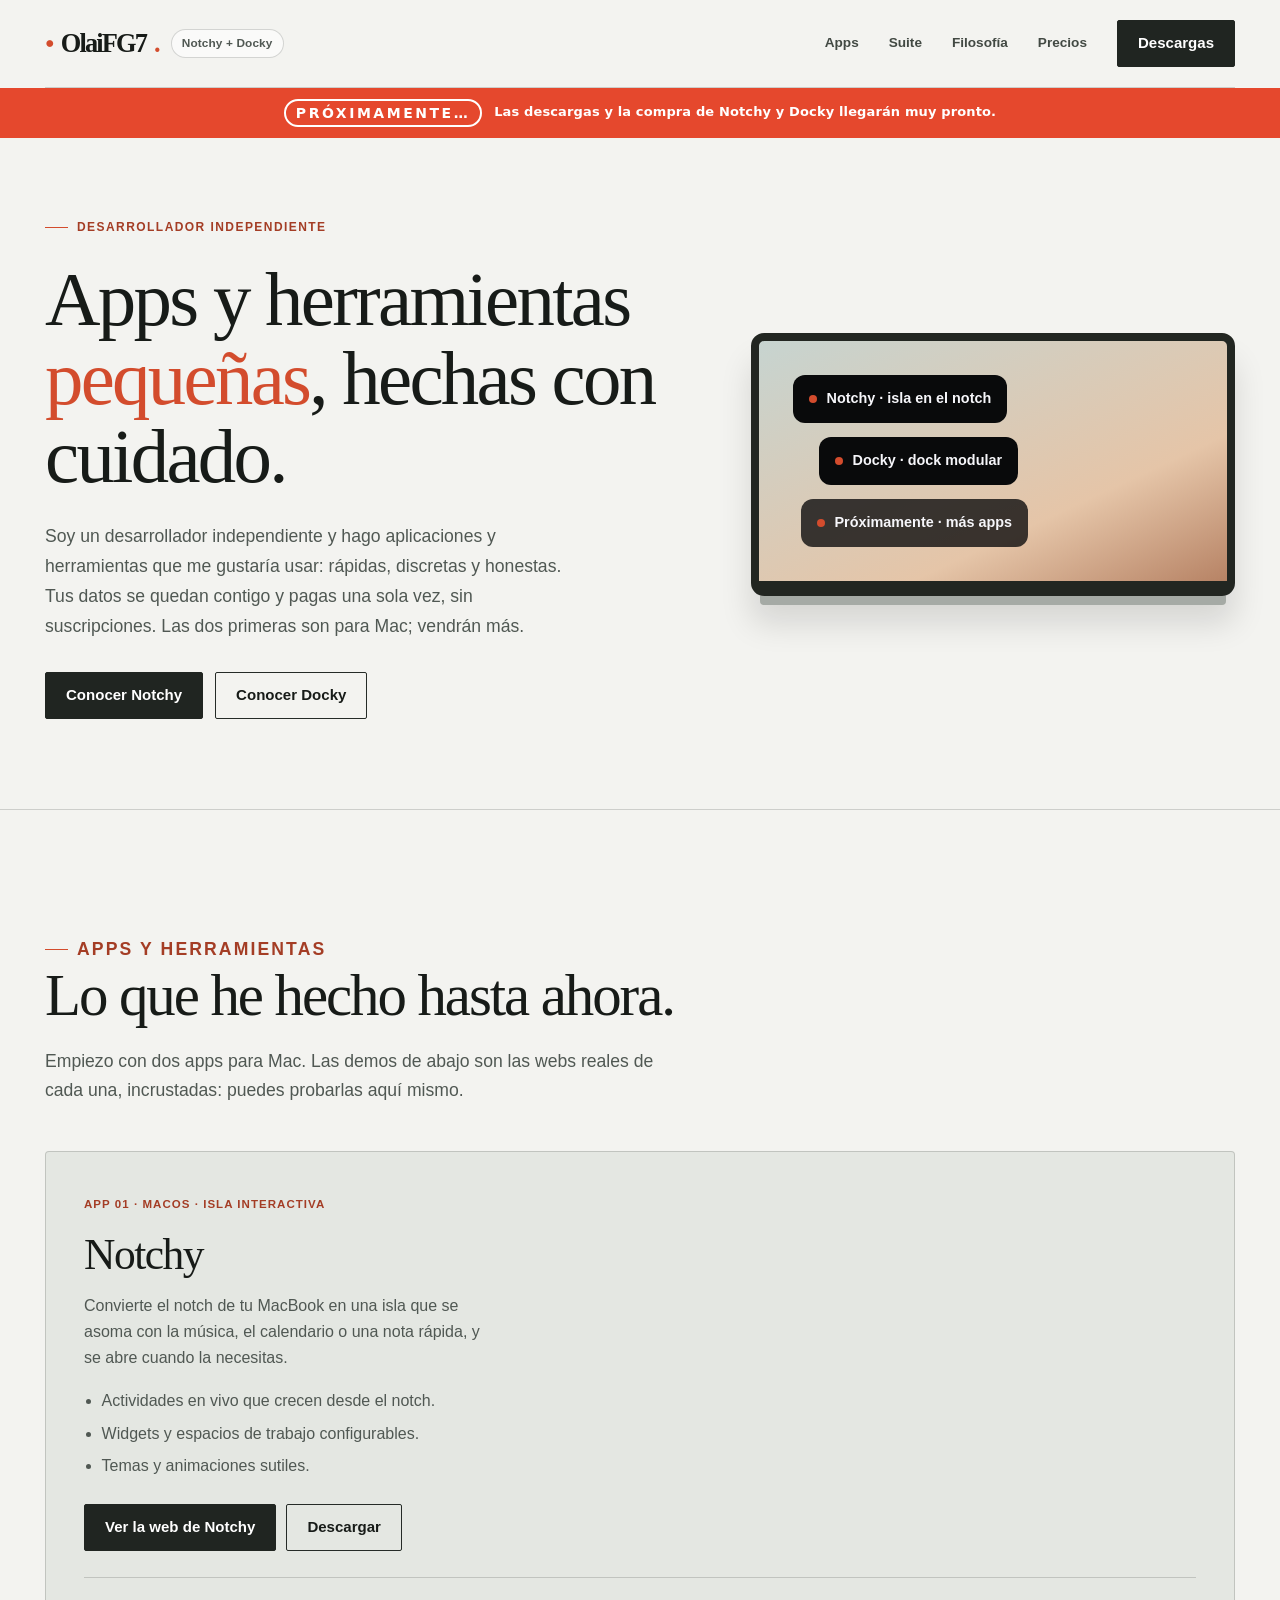
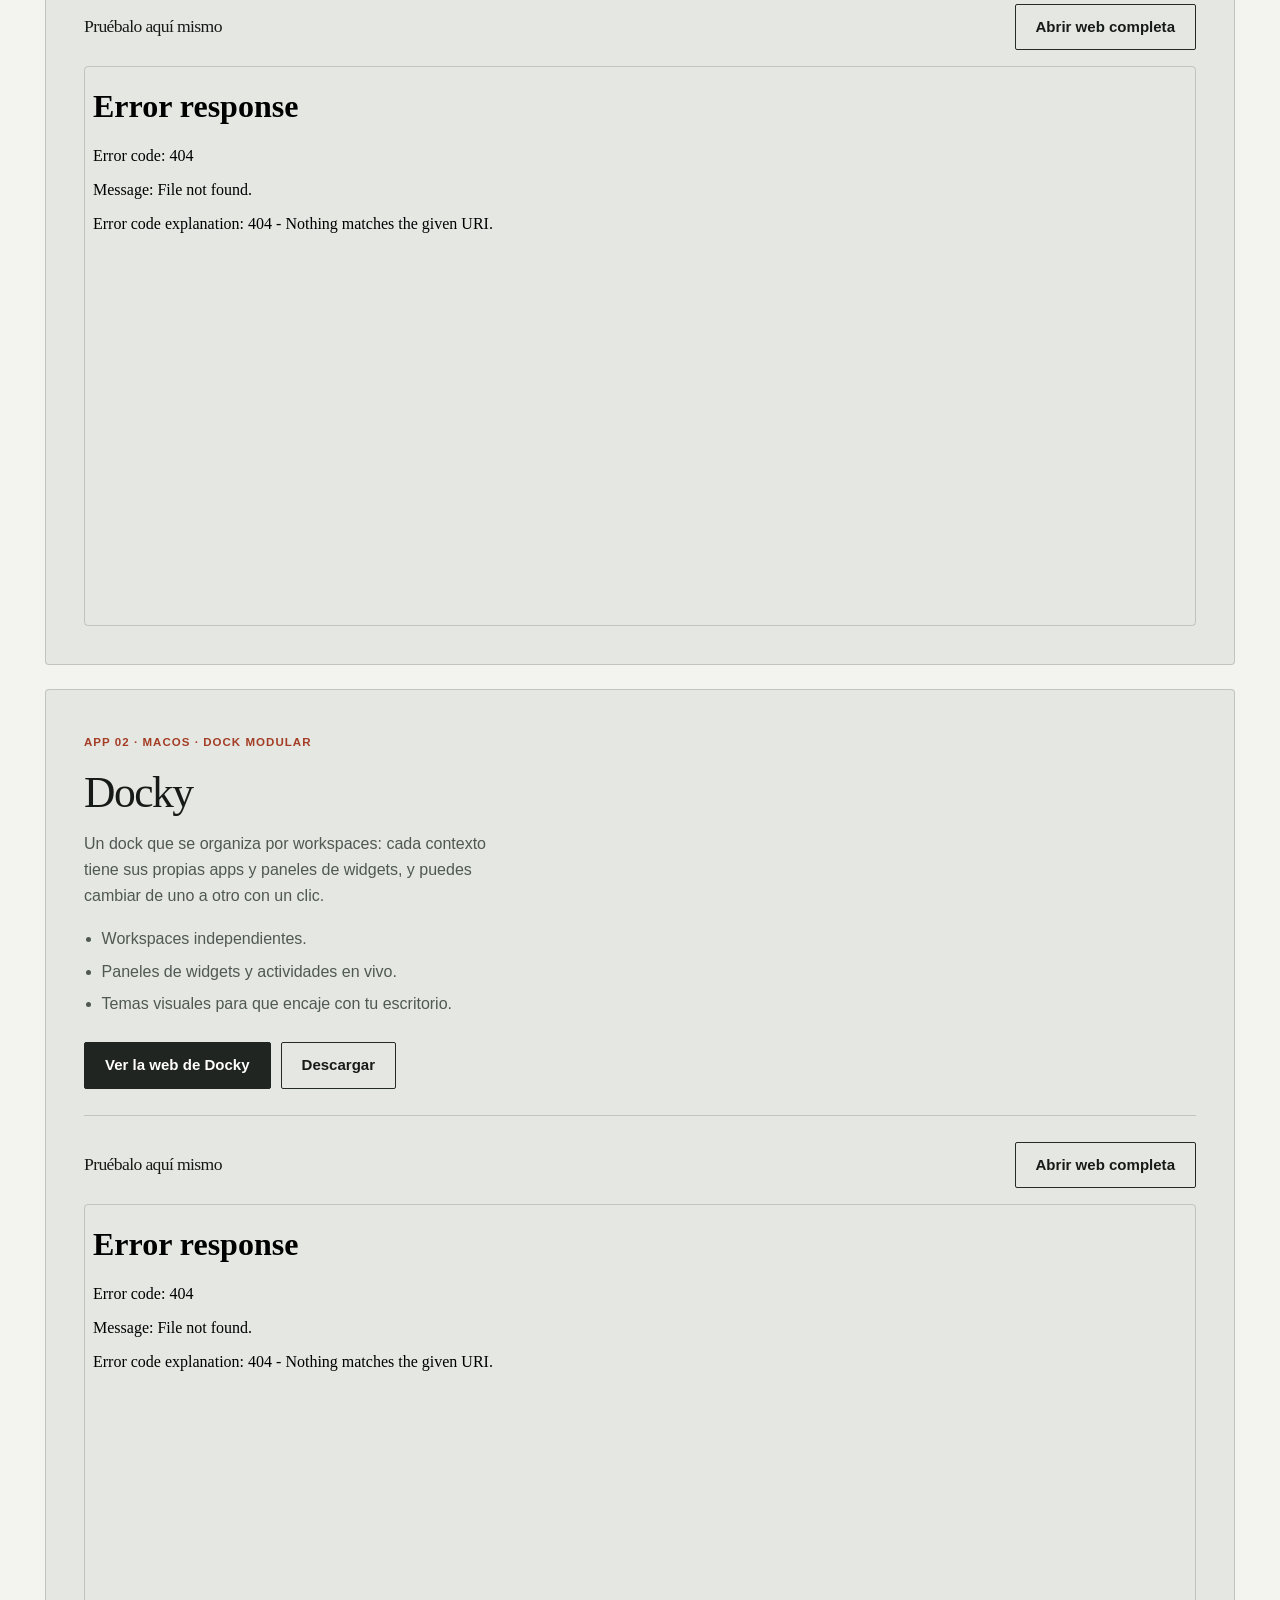
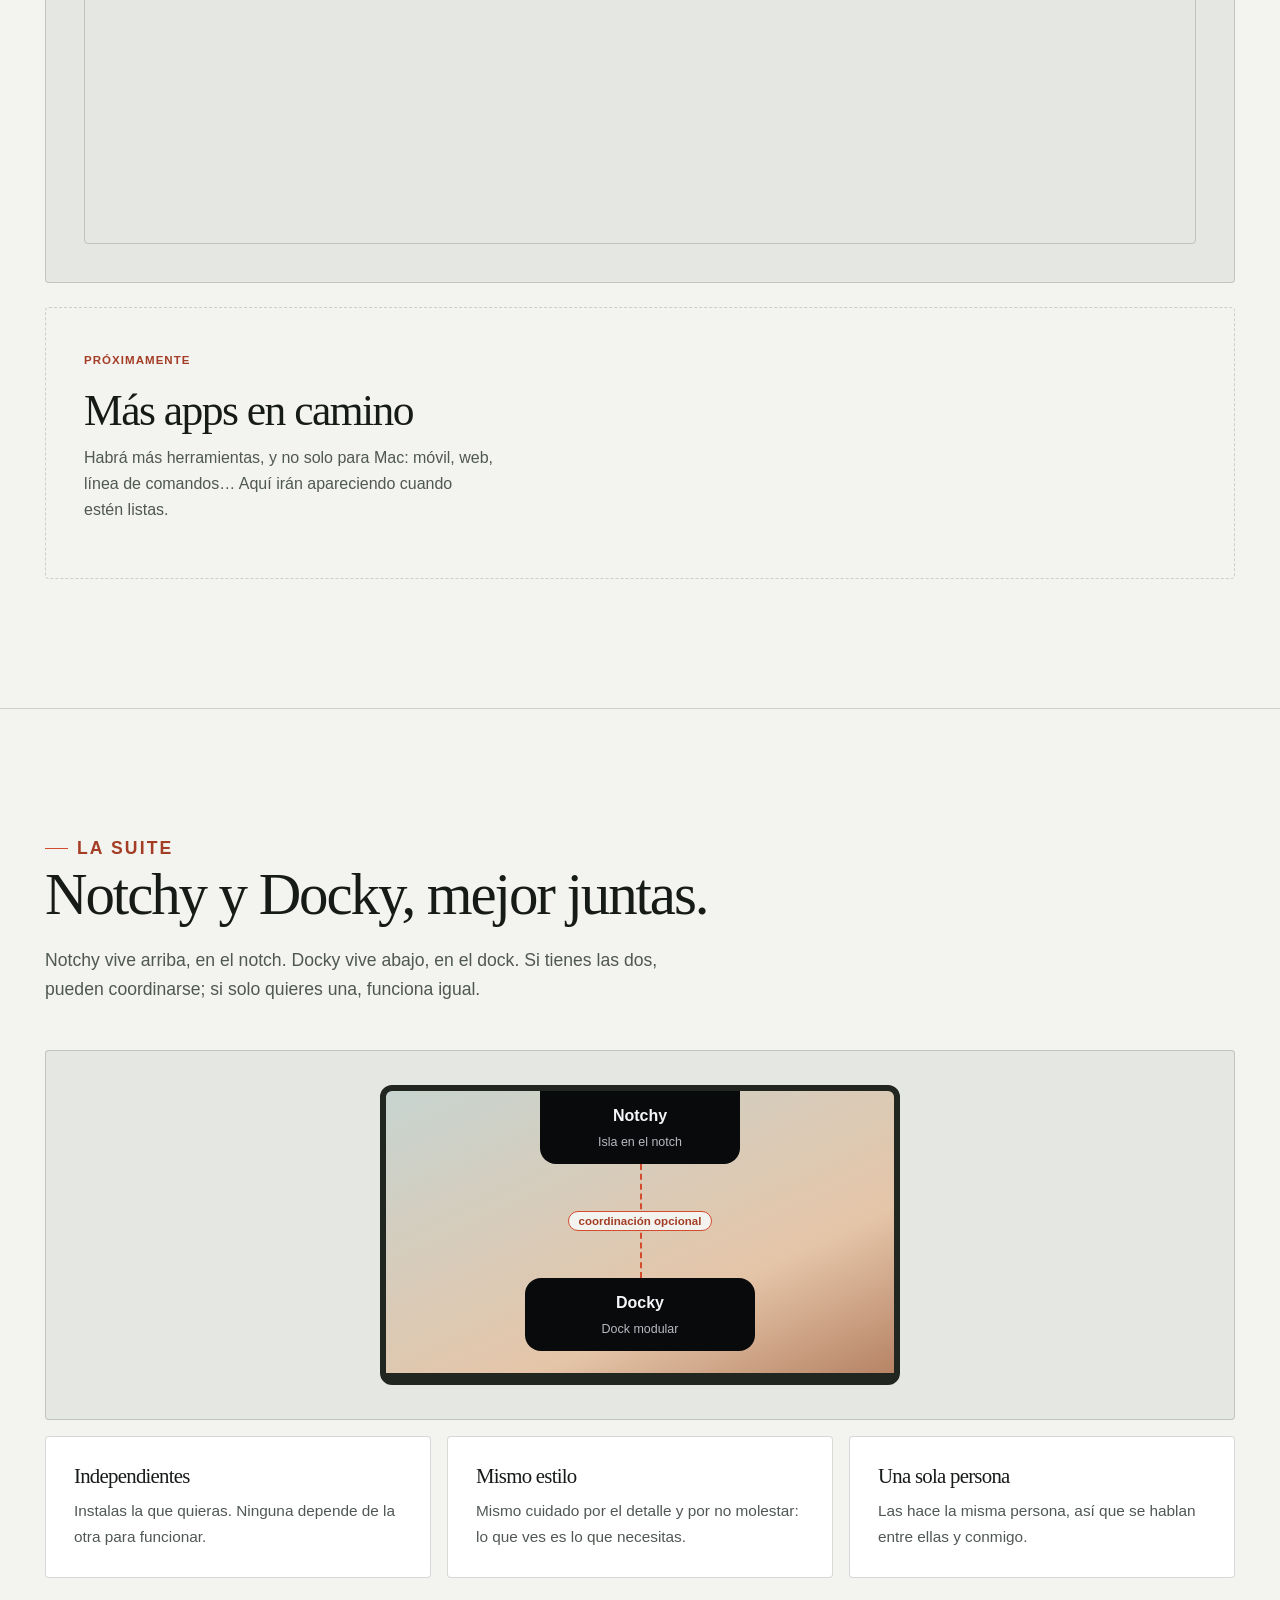
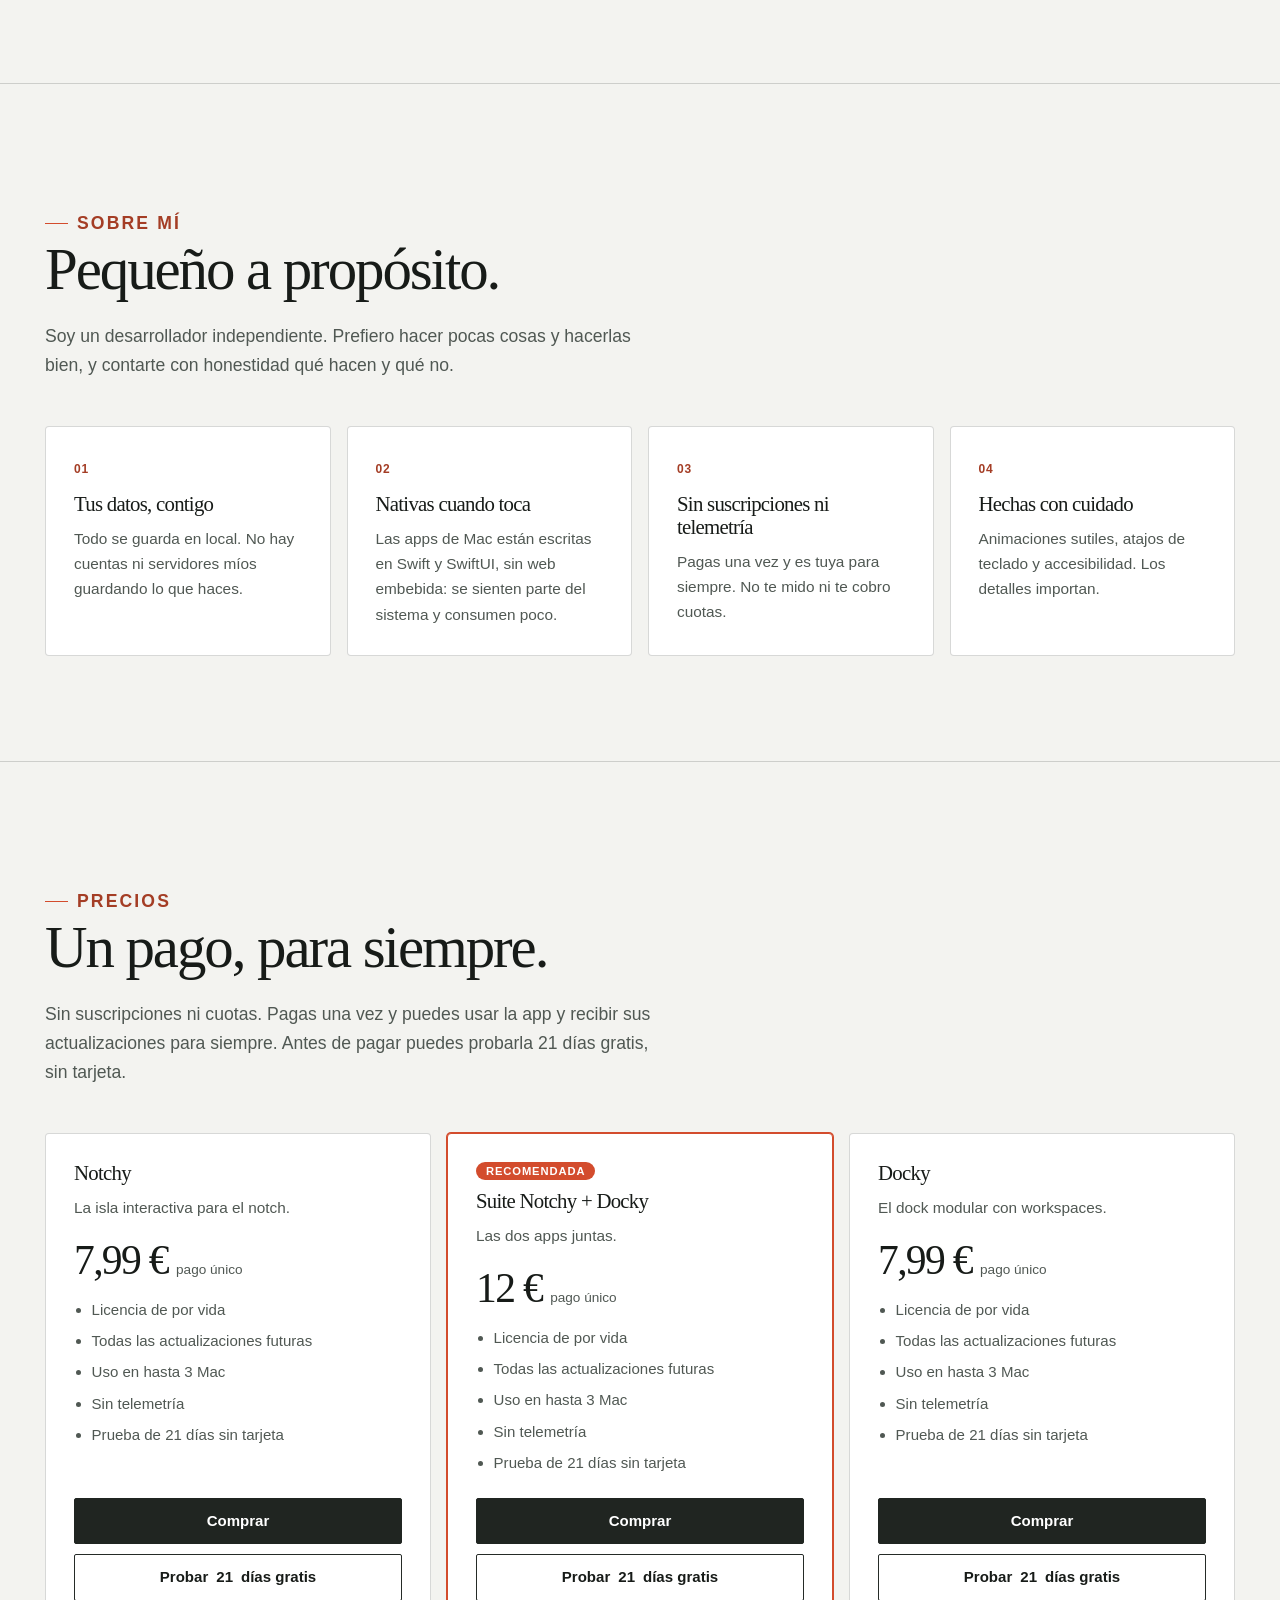
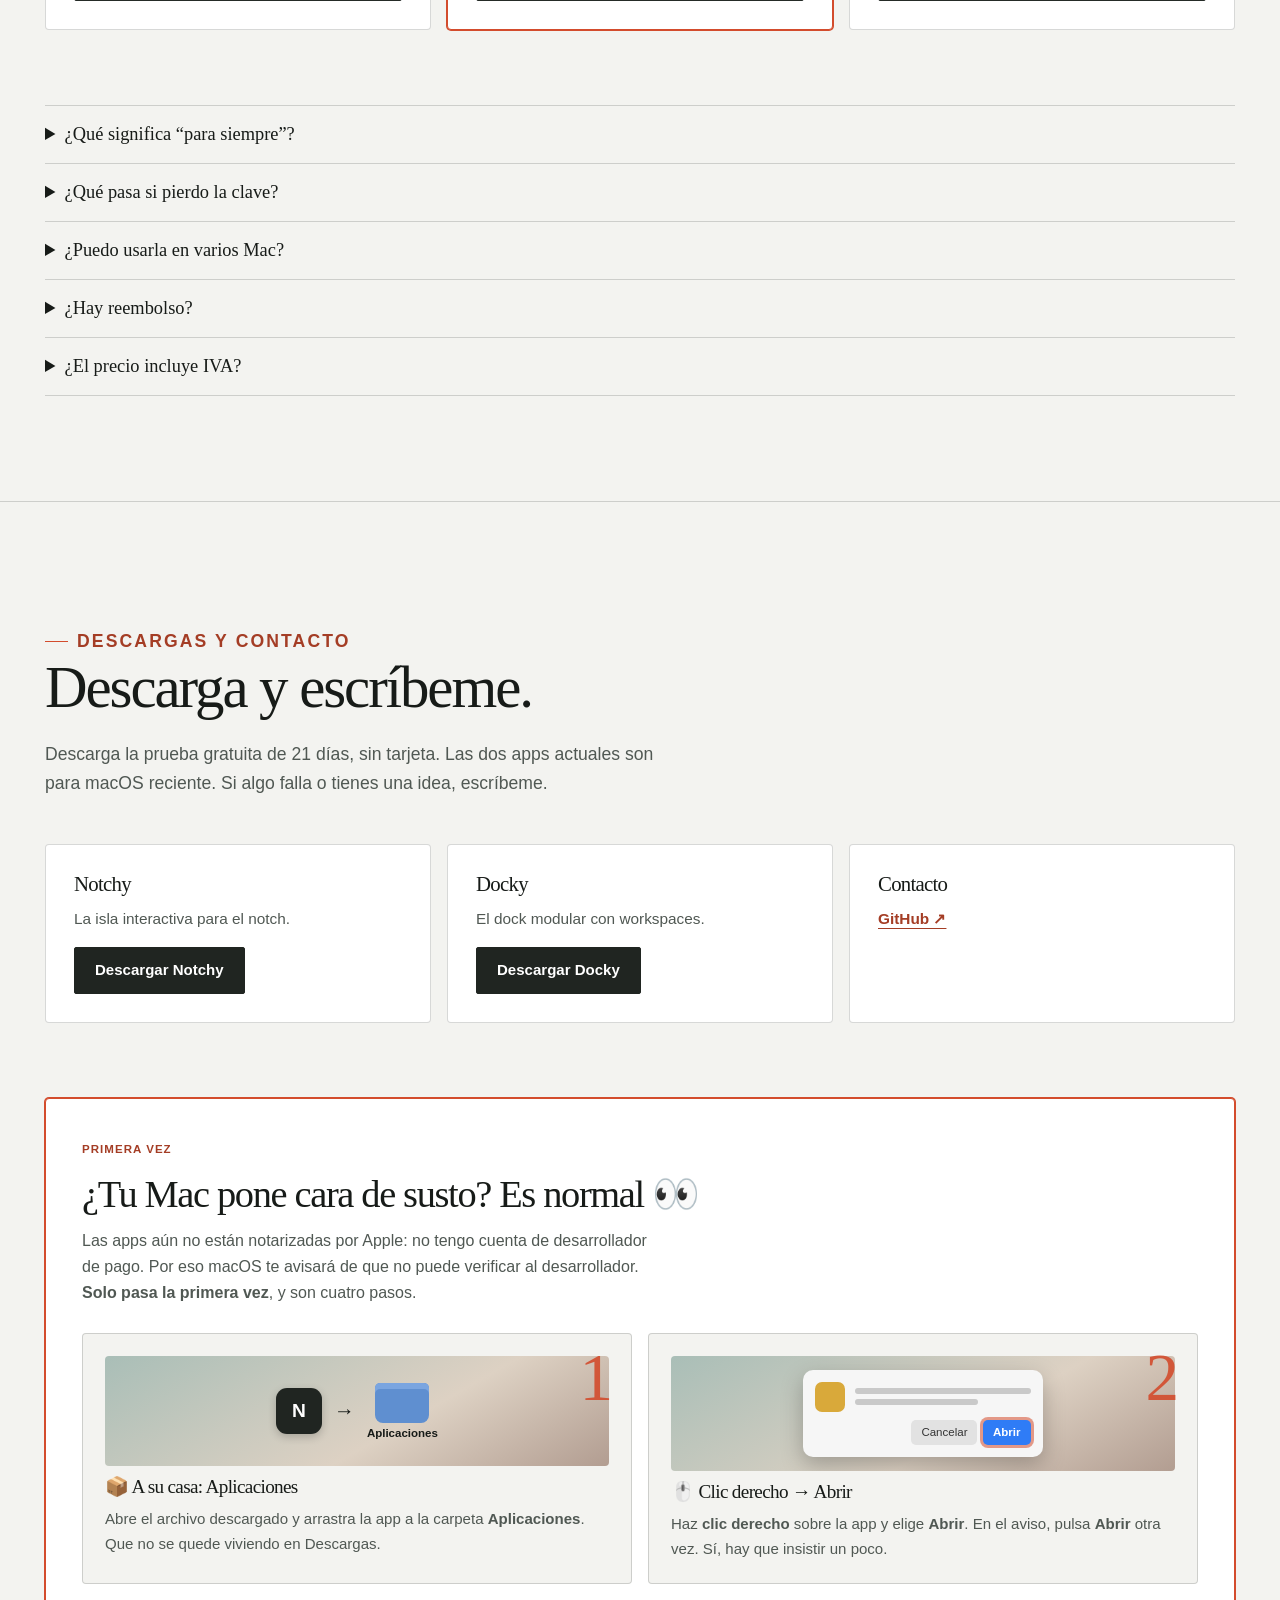
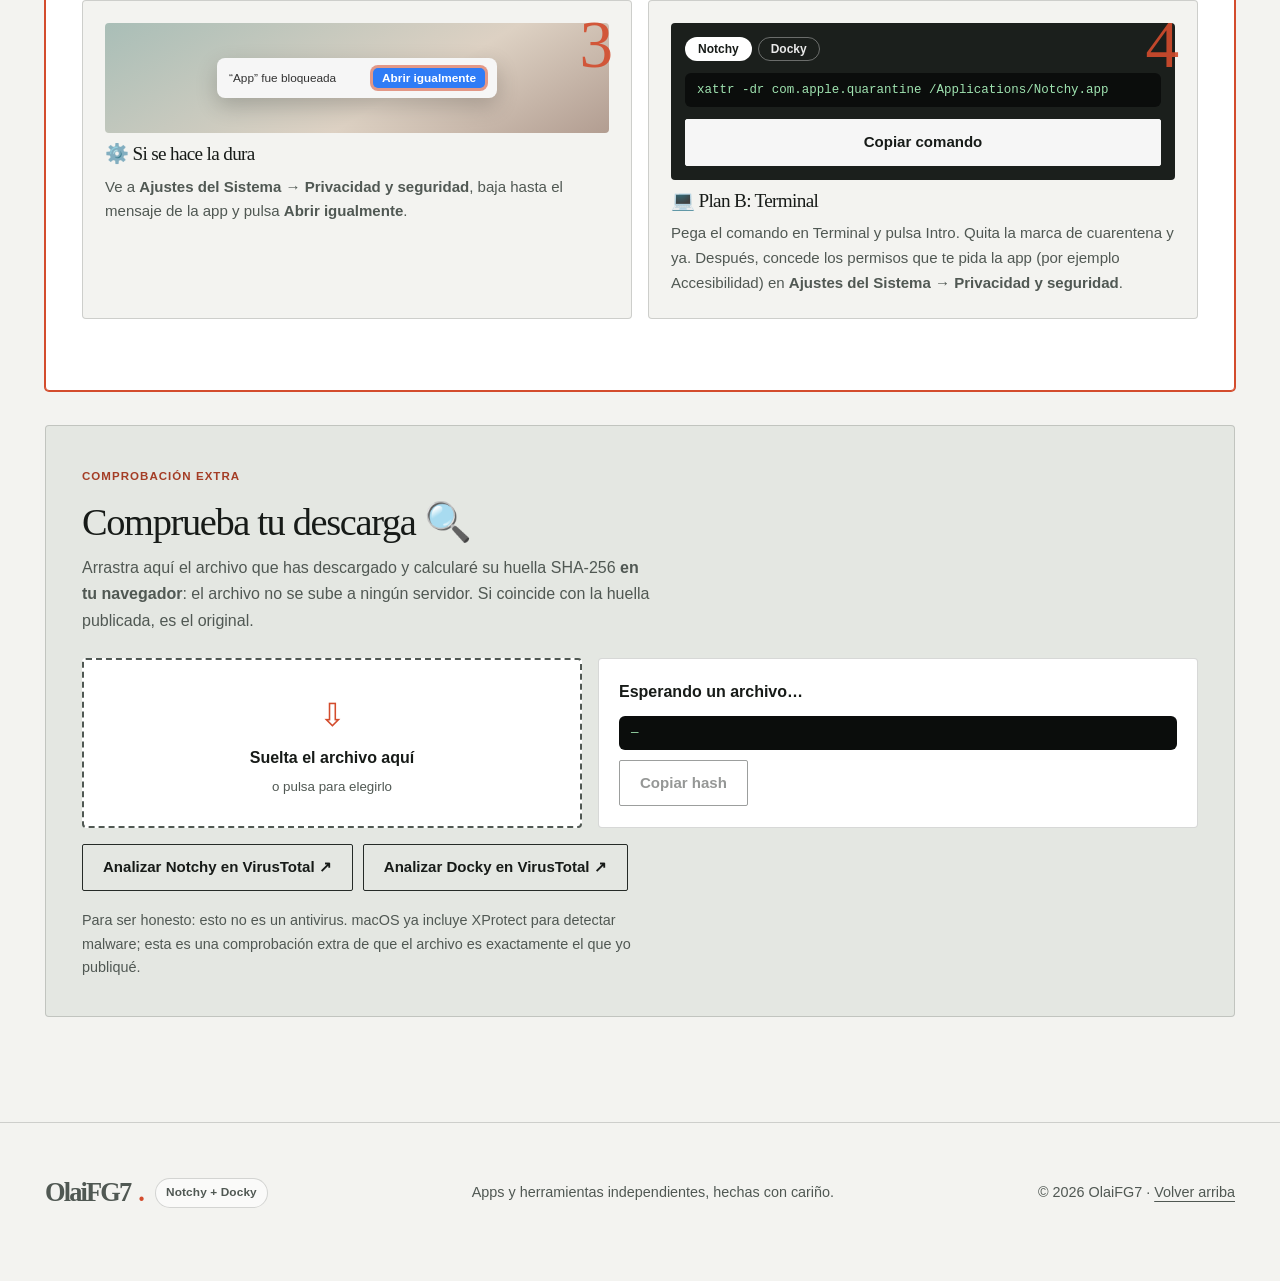
==== index.html @ a799a755 "Add OlaiFG7 apps site with Notchy and Docky pages" ====
<!doctype html>
<html lang="es">
<head>
<meta charset="utf-8">
<meta name="viewport" content="width=device-width,initial-scale=1">
<!-- Brand name lives in script.js (CONFIG.brand). Elements with [data-brand] are filled from there;
     the text written inside them is only the no-JS fallback. -->
<title>OlaiFG7 · Apps y herramientas</title>
<meta name="description" content="Portfolio de un desarrollador independiente: apps y herramientas hechas con cuidado. Empezando por Notchy y Docky. Datos en local, pago único y sin suscripciones.">
<link rel="stylesheet" href="styles.css">
</head>
<body>
<a class="skip-link" href="#contenido">Saltar al contenido</a>

<header class="nav"><div class="nav-inner">
  <div class="brand-group">
    <a class="brand" href="#inicio"><span class="brand-mark" aria-hidden="true">●</span> <span data-brand>OlaiFG7</span><span class="brand-period">.</span></a>
    <a class="suite-pill" href="#suite" title="Ver cómo encajan Notchy y Docky">Notchy + Docky</a>
  </div>
  <nav class="nav-links" aria-label="Navegación principal">
    <a href="#apps">Apps</a>
    <a href="#suite">Suite</a>
    <a href="#filosofia">Filosofía</a>
    <a href="#precios">Precios</a>
    <a class="button button-primary" href="#descargas">Descargas</a>
  </nav>
</div></header>
<div class="soon-banner" role="note"><span class="soon-tag">PRÓXIMAMENTE…</span><span class="soon-text">Las descargas y la compra de Notchy y Docky llegarán muy pronto.</span></div>

<main id="contenido">
<section class="hero container" id="inicio">
  <div class="hero-copy">
    <p class="eyebrow">Desarrollador independiente</p>
    <h1 class="hero-title">Apps y herramientas <span>pequeñas</span>, hechas con cuidado.</h1>
    <p class="lead">Soy un desarrollador independiente y hago aplicaciones y herramientas que me gustaría usar: rápidas, discretas y honestas. Tus datos se quedan contigo y pagas una sola vez, sin suscripciones. Las dos primeras son para Mac; vendrán más.</p>
    <div class="hero-actions">
      <a class="button button-primary" href="#notchy">Conocer Notchy</a>
      <a class="button" href="#docky">Conocer Docky</a>
    </div>
  </div>
  <div class="hero-visual" aria-hidden="true">
    <div class="hero-stack">
      <div class="hero-chip hero-chip-a"><span class="chip-dot"></span> Notchy · isla en el notch</div>
      <div class="hero-chip hero-chip-b"><span class="chip-dot"></span> Docky · dock modular</div>
      <div class="hero-chip hero-chip-c"><span class="chip-dot"></span> Próximamente · más apps</div>
    </div>
  </div>
</section>

<section class="section" id="apps">
  <div class="container">
    <div class="section-head">
      <p class="eyebrow">Apps y herramientas</p>
      <h2>Lo que he hecho hasta ahora.</h2>
      <p>Empiezo con dos apps para Mac. Las demos de abajo son las webs reales de cada una, incrustadas: puedes probarlas aquí mismo.</p>
    </div>

    <article class="app-card" id="notchy">
      <div class="app-copy">
        <span class="tag">App 01 · macOS · Isla interactiva</span>
        <h3>Notchy</h3>
        <p>Convierte el notch de tu MacBook en una isla que se asoma con la música, el calendario o una nota rápida, y se abre cuando la necesitas.</p>
        <ul class="app-points">
          <li>Actividades en vivo que crecen desde el notch.</li>
          <li>Widgets y espacios de trabajo configurables.</li>
          <li>Temas y animaciones sutiles.</li>
        </ul>
        <div class="app-actions">
          <a class="button button-primary" href="../Notchy%20Web/index.html">Ver la web de Notchy</a>
          <a class="button" href="#descargas">Descargar</a>
        </div>
      </div>

      <div class="demo" aria-labelledby="demo-notchy-title">
        <div class="demo-head"><h4 id="demo-notchy-title">Pruébalo aquí mismo</h4><a class="button" href="../Notchy%20Web/index.html" target="_blank" rel="noopener">Abrir web completa</a></div>
        <iframe class="demo-frame demo-frame-notchy" title="Demo interactiva de Notchy" src="../Notchy%20Web/index.html?embed=1" loading="lazy"></iframe>
      </div>
    </article>

    <article class="app-card app-card-alt" id="docky">
      <div class="app-copy">
        <span class="tag">App 02 · macOS · Dock modular</span>
        <h3>Docky</h3>
        <p>Un dock que se organiza por workspaces: cada contexto tiene sus propias apps y paneles de widgets, y puedes cambiar de uno a otro con un clic.</p>
        <ul class="app-points">
          <li>Workspaces independientes.</li>
          <li>Paneles de widgets y actividades en vivo.</li>
          <li>Temas visuales para que encaje con tu escritorio.</li>
        </ul>
        <div class="app-actions">
          <a class="button button-primary" href="../Docky%20Web/index.html">Ver la web de Docky</a>
          <a class="button" href="#descargas">Descargar</a>
        </div>
      </div>

      <div class="demo" aria-labelledby="demo-docky-title">
        <div class="demo-head"><h4 id="demo-docky-title">Pruébalo aquí mismo</h4><a class="button" href="../Docky%20Web/index.html" target="_blank" rel="noopener">Abrir web completa</a></div>
        <iframe class="demo-frame demo-frame-docky" title="Simulador interactivo de Docky" src="../Docky%20Web/index.html?embed=1" loading="lazy"></iframe>
      </div>
    </article>

    <article class="app-card app-soon" aria-label="Próximamente">
      <div class="app-copy">
        <span class="tag">Próximamente</span>
        <h3>Más apps en camino</h3>
        <p>Habrá más herramientas, y no solo para Mac: móvil, web, línea de comandos&hellip; Aquí irán apareciendo cuando estén listas.</p>
      </div>
    </article>
  </div>
</section>

<section class="section" id="suite">
  <div class="container">
    <div class="section-head">
      <p class="eyebrow">La suite</p>
      <h2>Notchy y Docky, mejor juntas.</h2>
      <p>Notchy vive arriba, en el notch. Docky vive abajo, en el dock. Si tienes las dos, pueden coordinarse; si solo quieres una, funciona igual. <!-- TODO: concretar qué coordinan exactamente --></p>
    </div>
    <div class="suite-diagram" role="img" aria-label="Diagrama: Notchy en la parte superior y Docky en la inferior, conectadas por una coordinación opcional">
      <div class="sd-screen" aria-hidden="true">
        <div class="sd-node sd-top"><strong>Notchy</strong><small>Isla en el notch</small></div>
        <div class="sd-link"><span>coordinación opcional</span></div>
        <div class="sd-node sd-bottom"><strong>Docky</strong><small>Dock modular</small></div>
      </div>
    </div>
    <div class="suite-notes">
      <div class="card"><h3>Independientes</h3><p>Instalas la que quieras. Ninguna depende de la otra para funcionar.</p></div>
      <div class="card"><h3>Mismo estilo</h3><p>Mismo cuidado por el detalle y por no molestar: lo que ves es lo que necesitas.</p></div>
      <div class="card"><h3>Una sola persona</h3><p>Las hace la misma persona, así que se hablan entre ellas y conmigo.</p></div>
    </div>
  </div>
</section>

<section class="section" id="filosofia">
  <div class="container">
    <div class="section-head">
      <p class="eyebrow">Sobre mí</p>
      <h2>Pequeño a propósito.</h2>
      <p>Soy un desarrollador independiente. Prefiero hacer pocas cosas y hacerlas bien, y contarte con honestidad qué hacen y qué no.</p>
    </div>
    <div class="principles">
      <div class="card" data-principle><span class="num">01</span><h3>Tus datos, contigo</h3><p>Todo se guarda en local. No hay cuentas ni servidores míos guardando lo que haces.</p></div>
      <div class="card" data-principle><span class="num">02</span><h3>Nativas cuando toca</h3><p>Las apps de Mac están escritas en Swift y SwiftUI, sin web embebida: se sienten parte del sistema y consumen poco.</p></div>
      <div class="card" data-principle><span class="num">03</span><h3>Sin suscripciones ni telemetría</h3><p>Pagas una vez y es tuya para siempre. No te mido ni te cobro cuotas.</p></div>
      <div class="card" data-principle><span class="num">04</span><h3>Hechas con cuidado</h3><p>Animaciones sutiles, atajos de teclado y accesibilidad. Los detalles importan.</p></div>
    </div>
  </div>
</section>

<section class="section" id="precios">
  <div class="container">
    <div class="section-head">
      <p class="eyebrow">Precios</p>
      <h2>Un pago, para siempre.</h2>
      <p>Sin suscripciones ni cuotas. Pagas una vez y puedes usar la app y recibir sus actualizaciones para siempre. Antes de pagar puedes probarla <span data-trial>21</span> días gratis, sin tarjeta.</p>
    </div>
    <div class="pricing">
      <div class="card price-card">
        
        <h3>Notchy</h3><p class="price-desc">La isla interactiva para el notch.</p>
        <p class="price"><strong data-price="notchy">7,99 €</strong> <span>pago único</span></p>
        <ul class="price-list">
          <li>Licencia de por vida</li><li>Todas las actualizaciones futuras</li>
          <li>Uso en hasta <span data-devices>3</span> Mac</li><li>Sin telemetría</li><li>Prueba de <span data-trial>21</span> días sin tarjeta</li>
        </ul>
        <!-- TODO: replace "#" with the real checkout URL (Paddle / Lemon Squeezy / Polar) for Notchy -->
        <a class="button button-primary" href="#" data-buy="Notchy">Comprar</a>
        <a class="button" href="#descargas">Probar <span data-trial>21</span> días gratis</a>
      </div>
      <div class="card price-card price-featured">
        <span class="price-badge">Recomendada</span>
        <h3>Suite Notchy + Docky</h3><p class="price-desc">Las dos apps juntas.</p>
        <p class="price"><strong data-price="suite">7,99 €</strong> <span>pago único</span></p>
        <ul class="price-list">
          <li>Licencia de por vida</li><li>Todas las actualizaciones futuras</li>
          <li>Uso en hasta <span data-devices>3</span> Mac</li><li>Sin telemetría</li><li>Prueba de <span data-trial>21</span> días sin tarjeta</li>
        </ul>
        <!-- TODO: replace "#" with the real checkout URL (Paddle / Lemon Squeezy / Polar) for Suite Notchy + Docky -->
        <a class="button button-primary" href="#" data-buy="Suite Notchy + Docky">Comprar</a>
        <a class="button" href="#descargas">Probar <span data-trial>21</span> días gratis</a>
      </div>
      <div class="card price-card">
        
        <h3>Docky</h3><p class="price-desc">El dock modular con workspaces.</p>
        <p class="price"><strong data-price="docky">7,99 €</strong> <span>pago único</span></p>
        <ul class="price-list">
          <li>Licencia de por vida</li><li>Todas las actualizaciones futuras</li>
          <li>Uso en hasta <span data-devices>3</span> Mac</li><li>Sin telemetría</li><li>Prueba de <span data-trial>21</span> días sin tarjeta</li>
        </ul>
        <!-- TODO: replace "#" with the real checkout URL (Paddle / Lemon Squeezy / Polar) for Docky -->
        <a class="button button-primary" href="#" data-buy="Docky">Comprar</a>
        <a class="button" href="#descargas">Probar <span data-trial>21</span> días gratis</a>
      </div>
    </div>
    <p class="dl-note" id="buyNote" role="status" aria-live="polite"></p>
    <div class="faq">
      <details><summary>¿Qué significa “para siempre”?</summary><p>Que pagas una vez y puedes usar la app y recibir todas sus actualizaciones futuras sin volver a pagar.</p></details>
      <details><summary>¿Qué pasa si pierdo la clave?</summary><p>Escríbeme por GitHub indicando el email de compra y te la reenvío.</p></details>
      <details><summary>¿Puedo usarla en varios Mac?</summary><p>Sí, en hasta <span data-devices>3</span> Mac tuyos con la misma licencia.</p></details>
      <details><summary>¿Hay reembolso?</summary><p>Sí: si no te convence, te devuelvo el dinero durante los 14 días siguientes a la compra.</p></details>
      <details><summary>¿El precio incluye IVA?</summary><p>Sí, el precio mostrado ya incluye los impuestos aplicables.</p></details>
    </div>
  </div>
</section>

<section class="section" id="descargas">
  <div class="container">
    <div class="section-head">
      <p class="eyebrow">Descargas y contacto</p>
      <h2>Descarga y escríbeme.</h2>
      <p>Descarga la prueba gratuita de 21 días, sin tarjeta. Las dos apps actuales son para macOS reciente. Si algo falla o tienes una idea, escríbeme.</p>
    </div>
    <div class="downloads">
      <div class="card">
        <h3>Notchy</h3><p>La isla interactiva para el notch.</p>
        <!-- TODO: replace "#" with the real Notchy download URL -->
        <a class="button button-primary" href="#" data-download="Notchy">Descargar Notchy</a>
      </div>
      <div class="card">
        <h3>Docky</h3><p>El dock modular con workspaces.</p>
        <!-- TODO: replace "#" with the real Docky download URL -->
        <a class="button button-primary" href="#" data-download="Docky">Descargar Docky</a>
      </div>
      <div class="card">
        <h3>Contacto</h3>
        <p><a class="text-link" data-github href="https://github.com/OlaiFG7">GitHub ↗</a></p>
      </div>
    </div>
    <p class="dl-note" id="dlNote" role="status" aria-live="polite"></p>
    <div class="firstrun" id="primera-vez" aria-labelledby="fr-title">
      <div class="fr-head">
        <span class="tag">Primera vez</span>
        <h3 id="fr-title">¿Tu Mac pone cara de susto? Es normal &#128064;</h3>
        <p>Las apps aún no están notarizadas por Apple: no tengo cuenta de desarrollador de pago. Por eso macOS te avisará de que no puede verificar al desarrollador. <strong>Solo pasa la primera vez</strong>, y son cuatro pasos.</p>
      </div>
      <ol class="fr-steps">
        <li class="fr-step">
          <span class="fr-num" aria-hidden="true">1</span>
          <div class="fr-art fr-art-drag" aria-hidden="true">
            <span class="fr-appicon">N</span>
            <span class="fr-arrow">&rarr;</span>
            <span class="fr-folder"><i></i><b>Aplicaciones</b></span>
          </div>
          <h4>&#128230; A su casa: Aplicaciones</h4>
          <p>Abre el archivo descargado y arrastra la app a la carpeta <strong>Aplicaciones</strong>. Que no se quede viviendo en Descargas.</p>
        </li>
        <li class="fr-step">
          <span class="fr-num" aria-hidden="true">2</span>
          <div class="fr-art fr-art-dialog" aria-hidden="true">
            <div class="mac-dialog">
              <div class="md-icon"></div>
              <div class="md-text"><i></i><i></i></div>
              <div class="md-btns"><span>Cancelar</span><span class="md-open">Abrir</span></div>
            </div>
          </div>
          <h4>&#128433;&#65039; Clic derecho &rarr; Abrir</h4>
          <p>Haz <strong>clic derecho</strong> sobre la app y elige <strong>Abrir</strong>. En el aviso, pulsa <strong>Abrir</strong> otra vez. Sí, hay que insistir un poco.</p>
        </li>
        <li class="fr-step">
          <span class="fr-num" aria-hidden="true">3</span>
          <div class="fr-art fr-art-settings" aria-hidden="true">
            <div class="mac-pane"><span>&ldquo;App&rdquo; fue bloqueada</span><span class="mp-btn">Abrir igualmente</span></div>
          </div>
          <h4>&#9881;&#65039; Si se hace la dura</h4>
          <p>Ve a <strong>Ajustes del Sistema &rarr; Privacidad y seguridad</strong>, baja hasta el mensaje de la app y pulsa <strong>Abrir igualmente</strong>.</p>
        </li>
        <li class="fr-step">
          <span class="fr-num" aria-hidden="true">4</span>
          <div class="fr-art fr-art-term">
            <div class="fr-appsel" role="group" aria-label="App para el comando">
              <button type="button" class="fr-chip" data-fr-app="Notchy" aria-pressed="true">Notchy</button>
              <button type="button" class="fr-chip" data-fr-app="Docky" aria-pressed="false">Docky</button>
            </div>
            <div class="fr-term"><code id="frCmd">xattr -dr com.apple.quarantine /Applications/Notchy.app</code></div>
            <button type="button" class="button" id="frCopy">Copiar comando</button>
          </div>
          <h4>&#128187; Plan B: Terminal</h4>
          <p>Pega el comando en Terminal y pulsa Intro. Quita la marca de cuarentena y ya. Después, concede los permisos que te pida la app (por ejemplo Accesibilidad) en <strong>Ajustes del Sistema &rarr; Privacidad y seguridad</strong>.</p>
        </li>
      </ol>
      <p class="fr-copied" id="frNote" role="status" aria-live="polite"></p>
    </div>

    <div class="verify" id="verificar" aria-labelledby="vf-title">
      <div class="vf-head">
        <span class="tag">Comprobación extra</span>
        <h3 id="vf-title">Comprueba tu descarga &#128269;</h3>
        <p>Arrastra aquí el archivo que has descargado y calcularé su huella SHA-256 <strong>en tu navegador</strong>: el archivo no se sube a ningún servidor. Si coincide con la huella publicada, es el original.</p>
      </div>
      <div class="vf-grid">
        <label class="vf-drop" id="vfDrop">
          <input type="file" id="vfFile" class="visually-hidden">
          <span class="vf-drop-icon" aria-hidden="true">&#8681;</span>
          <strong>Suelta el archivo aquí</strong>
          <small>o pulsa para elegirlo</small>
        </label>
        <div class="vf-result">
          <div class="vf-bar" id="vfBar" hidden><i id="vfBarFill"></i></div>
          <p class="vf-status" id="vfStatus" role="status" aria-live="polite">Esperando un archivo&hellip;</p>
          <div class="vf-hash"><code id="vfHash">&mdash;</code></div>
          <button type="button" class="button" id="vfCopy" disabled>Copiar hash</button>
        </div>
      </div>
      <div class="vf-links">
        <!-- TODO: point these to the real VirusTotal report/upload for each file once the real builds exist -->
        <a class="button" data-vt="notchy" href="https://www.virustotal.com/gui/home/upload" target="_blank" rel="noopener">Analizar Notchy en VirusTotal &#8599;</a>
        <a class="button" data-vt="docky" href="https://www.virustotal.com/gui/home/upload" target="_blank" rel="noopener">Analizar Docky en VirusTotal &#8599;</a>
      </div>
      <p class="vf-honest">Para ser honesto: esto no es un antivirus. macOS ya incluye XProtect para detectar malware; esta es una comprobación extra de que el archivo es exactamente el que yo publiqué.</p>
    </div>
  </div>
</section>
</main>

<footer class="footer"><div class="container">
  <div class="brand-group">
    <a class="brand" href="#inicio"><span data-brand>OlaiFG7</span><span class="brand-period">.</span></a>
    <a class="suite-pill" href="#suite">Notchy + Docky</a>
  </div>
  <p>Apps y herramientas independientes, hechas con cariño.</p>
  <p>© <span data-year>2026</span> <span data-brand>OlaiFG7</span> · <a href="#inicio">Volver arriba</a></p>
</div></footer>

<script src="script.js"></script>
</body>
</html>
---- styles.css ----
/* Tokens inherited from the Notchy and Docky sites (light, editorial). */
:root{color-scheme:light;--bg:#f3f3f0;--surface:#fff;--panel:#e8e9e6;--line:rgba(21,25,23,.17);--muted:#505853;--white:#171b18;--accent:#d34c2d;--accent-ink:#a43d25;--radius:4px;--max:1190px;--serif:Georgia,'Times New Roman',serif;--sans:-apple-system,BlinkMacSystemFont,'Segoe UI',sans-serif;--ease:cubic-bezier(.22,1,.36,1);font-family:var(--sans);scroll-behavior:smooth}
*{box-sizing:border-box}
body{margin:0;background:var(--bg);color:var(--white);font-family:Georgia,'Times New Roman',serif;font-size:1rem;line-height:1.65;overflow-x:clip}
a{color:inherit;text-decoration:none}a:hover{color:#aa3a20}
img,svg,video{max-width:100%;display:block}button{font:inherit}
p{margin:0 0 1rem;color:var(--muted);font-family:var(--sans)}
h1,h2,h3,h4{font-family:var(--serif);font-weight:400;line-height:1.1;letter-spacing:-.035em;margin:0;color:var(--white)}
h1{font-size:clamp(2.6rem,6vw,5.4rem);line-height:1.02}h2{font-size:clamp(2.1rem,4.6vw,4.2rem)}h3{font-size:1.5rem}h4{font-size:1.1rem}
ul{padding-left:1.2rem;color:var(--muted);font-family:var(--sans)}li+li{margin-top:.4rem}
::selection{background:#e9b4a6;color:#171b18}
:focus-visible{outline:3px solid var(--accent);outline-offset:3px}
.container{width:min(var(--max),calc(100% - 64px));margin-inline:auto}
.visually-hidden{position:absolute;width:1px;height:1px;overflow:hidden;clip:rect(0 0 0 0);white-space:nowrap}
.skip-link{position:absolute;left:16px;top:-60px;z-index:50;padding:10px 14px;background:var(--white);color:#fff;font-family:var(--sans);border-radius:2px}.skip-link:focus{top:12px;color:#fff}

/* Nav */
.nav{width:min(var(--max),calc(100% - 64px));margin:auto;padding:20px 0;border-bottom:1px solid var(--line)}
.nav-inner{display:flex;align-items:center;justify-content:space-between;gap:24px}
.brand-group{display:flex;align-items:center;gap:12px;flex-wrap:wrap}
.brand{display:inline-flex;align-items:center;gap:8px;font-family:var(--serif);font-weight:700;font-size:1.65rem;letter-spacing:-.07em;flex:none}
.brand-mark{color:var(--accent);font-size:.6em}.brand-period{color:var(--accent)}
.nav-links{display:flex;align-items:center;gap:30px;color:#424943;font-family:var(--sans);font-size:.85rem;font-weight:600}
.suite-pill{display:inline-flex;align-items:center;gap:4px;padding:4px 10px;border:1px solid var(--line);border-radius:999px;background:rgba(255,255,255,.6);color:var(--muted);font-family:var(--sans);font-size:.74rem;font-weight:600;letter-spacing:.01em;transition:border-color .2s,color .2s,background-color .2s}
.suite-pill:hover{border-color:var(--accent);color:var(--accent);background:var(--surface)}

/* Buttons, tags, eyebrow */
.button{display:inline-flex;justify-content:center;align-items:center;gap:.5rem;padding:13px 20px;border:1px solid #252b27;border-radius:2px;background:transparent;color:#171b18;font-family:var(--sans);font-size:.94rem;font-weight:700;line-height:1.25;cursor:pointer;transition:background .2s,border-color .2s,color .2s}
.button:hover{color:#fff;background:#202521;border-color:#202521}
.button-primary{background:#202521;border-color:#202521;color:#fff}.button-primary:hover{background:var(--accent);border-color:var(--accent);color:#fff}
.eyebrow{display:inline-flex;align-items:center;gap:9px;margin:0 0 24px;color:var(--accent-ink);font-family:var(--sans);font-weight:700;font-size:.75rem;letter-spacing:.12em;text-transform:uppercase}
.eyebrow::before{content:'';width:23px;height:1px;background:var(--accent)}
.tag{font-family:var(--sans);color:var(--accent-ink);font-size:.72rem;font-weight:700;letter-spacing:.09em;text-transform:uppercase}
.text-link{text-decoration:underline;text-underline-offset:4px;color:var(--accent-ink);font-weight:600}

/* Hero */
.hero{display:grid;grid-template-columns:1.15fr .85fr;gap:50px;align-items:center;min-height:560px;padding:72px 0 90px}
.hero-copy,.hero-visual{min-width:0}
.hero-title span{color:var(--accent)}
.lead{font-family:var(--sans);font-size:1.1rem;line-height:1.7;max-width:540px;margin:26px 0 30px}
.hero-actions{display:flex;flex-wrap:wrap;gap:12px}
.hero-stack{display:grid;gap:14px;justify-items:start;padding:34px;border:8px solid #222621;border-bottom-width:15px;border-radius:13px;background:linear-gradient(155deg,#c7d4d0,#e5c5a8 68%,#b78365);box-shadow:0 18px 0 -9px #a5aaa5,0 28px 32px rgba(0,0,0,.12)}
.hero-chip{display:inline-flex;align-items:center;gap:10px;padding:12px 16px;border-radius:12px;background:#090a0b;color:#f6f6fa;font-family:var(--sans);font-size:.9rem;font-weight:600;animation:float 5s ease-in-out infinite}
.hero-chip-b{margin-left:26px;animation-delay:-1.6s}.hero-chip-c{margin-left:8px;animation-delay:-3.2s;background:rgba(9,10,11,.78)}
.chip-dot{width:8px;height:8px;border-radius:50%;background:var(--accent)}
@keyframes float{0%,100%{transform:translateY(0)}50%{transform:translateY(-4px)}}

/* Sections */
.section{padding:105px 0;border-top:1px solid var(--line);scroll-margin-top:12px}
.section-head{max-width:690px;margin-bottom:46px;min-width:0}
.section-head h2{line-height:1.08}.section-head p{font-size:1.1rem;max-width:620px;margin:20px 0 0}
.card{padding:28px;border:1px solid var(--line);border-radius:var(--radius);background:var(--surface);min-width:0}
.card h3{margin:0 0 10px;font-size:1.3rem}.card p{font-size:.96rem;margin:0 0 1rem}.card p:last-child{margin-bottom:0}

/* App cards */
.app-card{display:grid;grid-template-columns:1fr;gap:26px;padding:38px;margin-bottom:24px;border:1px solid var(--line);border-radius:var(--radius);background:#e4e7e2;min-width:0}
.app-copy{min-width:0}.app-copy h3{font-size:clamp(2rem,3.4vw,3rem);margin:14px 0 14px}
.app-copy p{max-width:46ch}.app-points{margin:0 0 24px;padding-left:1.1rem}
.app-actions{display:flex;flex-wrap:wrap;gap:10px}
.demo{grid-column:1/-1;padding-top:26px;border-top:1px solid var(--line);min-width:0}
.demo-head{display:flex;flex-wrap:wrap;align-items:center;justify-content:space-between;gap:10px 18px;margin-bottom:16px}

/* Embedded real demos */
.demo-frame{display:block;width:100%;border:1px solid var(--line);border-radius:var(--radius);background:transparent;height:560px;transition:height .3s var(--ease)}
.demo-frame-docky{height:640px}
.app-soon{grid-template-columns:1fr;border-style:dashed;background:transparent}
.app-soon h3{margin-bottom:10px}

/* Suite diagram */
.suite-diagram{padding:34px;margin-bottom:16px;border:1px solid var(--line);border-radius:var(--radius);background:#e4e7e2}
.sd-screen{display:flex;flex-direction:column;align-items:center;max-width:520px;margin:0 auto;padding:0 0 22px;border:6px solid #222621;border-bottom-width:12px;border-radius:12px;background:linear-gradient(155deg,#c7d4d0,#e5c5a8 68%,#b78365);min-height:300px;justify-content:space-between}
.sd-node{display:grid;gap:2px;padding:12px 20px;background:#090a0b;color:#f6f6fa;font-family:var(--sans);text-align:center}
.sd-node small{color:#b8b9c2;font-size:.78rem}
.sd-top{border-radius:0 0 16px 16px;min-width:200px}.sd-bottom{border-radius:16px;min-width:230px}
.sd-link{position:relative;flex:1;display:flex;align-items:center;justify-content:center;width:100%;min-height:80px}
.sd-link::before{content:'';position:absolute;top:0;bottom:0;left:50%;border-left:2px dashed var(--accent)}
.sd-link span{position:relative;padding:3px 10px;border:1px solid var(--accent);border-radius:999px;background:var(--bg);color:var(--accent-ink);font:600 .72rem var(--sans)}
.suite-notes,.principles,.downloads{display:grid;gap:16px}
.suite-notes{grid-template-columns:repeat(3,minmax(0,1fr))}
.principles{grid-template-columns:repeat(4,minmax(0,1fr))}
.downloads{grid-template-columns:repeat(3,minmax(0,1fr))}
.num{font:.75rem var(--sans);color:var(--accent-ink);letter-spacing:.07em;font-weight:700}.principles .card h3{margin-top:12px}
.downloads .card{display:flex;flex-direction:column;align-items:flex-start}.downloads .button{margin-top:auto}
.dl-note{min-height:1.6em;margin:18px 0 0;font-size:.9rem}

/* Pricing */
.pricing{display:grid;grid-template-columns:repeat(3,minmax(0,1fr));gap:16px;align-items:stretch}
.price-card{display:flex;flex-direction:column;gap:10px}.price-card .button{width:100%}
.price-card h3{margin:0}.price-desc{margin:0!important}
.price{margin:6px 0 4px!important;display:flex;align-items:baseline;gap:8px}.price strong{font:400 2.6rem var(--serif);letter-spacing:-.04em;color:var(--white)}.price span{font-size:.85rem;color:var(--muted)}
.price-list{margin:0 0 12px;padding-left:1.1rem;font-size:.94rem;flex:1}
.price-featured{border-color:var(--accent);box-shadow:0 0 0 1px var(--accent)}
.price-badge{align-self:flex-start;padding:3px 10px;border-radius:999px;background:var(--accent);color:#fff;font:700 .7rem var(--sans);letter-spacing:.08em;text-transform:uppercase}
.faq{margin-top:34px;border-top:1px solid var(--line)}.faq details{padding:18px 0;border-bottom:1px solid var(--line)}
.faq summary{cursor:pointer;font:400 1.15rem var(--serif);color:var(--white)}.faq p{margin:10px 0 0;max-width:62ch}

/* First-run guide */
.firstrun,.verify{margin-top:34px;padding:36px;border:1px solid var(--line);border-radius:var(--radius);background:#e4e7e2;min-width:0}
.firstrun{border-color:var(--accent);background:var(--surface);box-shadow:0 0 0 1px var(--accent)}
.fr-head h3,.vf-head h3{font-size:clamp(1.6rem,3vw,2.4rem);margin:12px 0 12px}.fr-head p,.vf-head p{max-width:64ch}
.fr-steps{list-style:none;margin:26px 0 0;padding:0;display:grid;grid-template-columns:repeat(2,minmax(0,1fr));gap:16px}
.fr-step{position:relative;display:flex;flex-direction:column;gap:10px;margin:0!important;padding:22px;border:1px solid var(--line);border-radius:var(--radius);background:var(--bg);min-width:0}
.fr-num{position:absolute;top:10px;right:18px;font:400 4.2rem/1 var(--serif);color:var(--accent);opacity:.9}
.fr-step h4{font-size:1.2rem;padding-right:3.2rem}.fr-step p{margin:0;font-size:.94rem}
.fr-art{display:flex;align-items:center;justify-content:center;gap:12px;min-height:110px;padding:14px;border-radius:var(--radius);background:linear-gradient(150deg,#a9beb7,#ddd1c3 60%,#b29d91);overflow:hidden;flex-wrap:wrap}
.fr-appicon{display:grid;place-items:center;width:46px;height:46px;border-radius:11px;background:#202521;color:#fff;font:700 1.2rem var(--sans);box-shadow:0 3px 8px rgba(0,0,0,.2)}
.fr-arrow{color:#171b18;font-size:1.3rem;font-family:var(--sans)}
.fr-folder{display:flex;flex-direction:column;align-items:center;gap:4px;font:600 .72rem var(--sans);color:#171b18}.fr-folder i{display:block;width:54px;height:40px;border-radius:5px 5px 8px 8px;background:#5f8fd0;box-shadow:inset 0 6px 0 #7aa5e0}
.fr-art-drag .fr-appicon{animation:fr-drag .4s var(--ease) .15s both paused}
.firstrun.in-view .fr-art-drag .fr-appicon{animation-play-state:running}
@keyframes fr-drag{from{transform:translateX(-26px) rotate(-8deg);opacity:.5}to{transform:none;opacity:1}}
.mac-dialog{display:grid;grid-template-columns:auto 1fr;gap:8px 10px;width:min(240px,100%);padding:12px;border-radius:10px;background:#f6f6f6;box-shadow:0 8px 22px rgba(0,0,0,.25);font-family:var(--sans)}
.md-icon{width:30px;height:30px;border-radius:7px;background:#d9a93a}.md-text{display:grid;gap:5px;align-content:center}.md-text i{display:block;height:6px;border-radius:3px;background:#c9c9c9}.md-text i+i{width:70%}
.md-btns{grid-column:1/-1;display:flex;justify-content:flex-end;gap:6px}.md-btns span{padding:3px 10px;border-radius:5px;background:#e2e2e2;color:#333;font-size:.72rem}
.md-btns .md-open{background:#2f7cf6;color:#fff;font-weight:700;box-shadow:0 0 0 3px rgba(211,76,45,.55)}
.firstrun.in-view .md-open{animation:fr-pop .4s var(--ease) .2s both}
@keyframes fr-pop{from{transform:scale(.85)}to{transform:scale(1)}}
.mac-pane{display:flex;align-items:center;justify-content:space-between;gap:10px;width:min(280px,100%);padding:10px 12px;border-radius:8px;background:#f6f6f6;box-shadow:0 8px 22px rgba(0,0,0,.2);font:.74rem var(--sans);color:#333}
.mp-btn{flex:none;padding:3px 9px;border-radius:5px;background:#2f7cf6;color:#fff;font-weight:700;box-shadow:0 0 0 3px rgba(211,76,45,.55)}
.fr-art-term{flex-direction:column;align-items:stretch;background:#1b1f1c}
.fr-appsel{display:flex;gap:6px}.fr-chip{padding:4px 12px;border:1px solid rgba(255,255,255,.35);border-radius:999px;background:transparent;color:#e8e8e8;font:600 .75rem var(--sans);cursor:pointer}
.fr-chip[aria-pressed=true]{background:#fff;color:#171b18}
.fr-term{padding:10px 12px;border-radius:6px;background:#0b0d0c}.fr-term code{display:block;color:#9fe3b0;font:.78rem ui-monospace,SFMono-Regular,Menlo,monospace;overflow-wrap:anywhere}
.fr-art-term .button{background:#f6f6f6;color:#171b18;border-color:#f6f6f6}.fr-art-term .button:hover{background:var(--accent);border-color:var(--accent);color:#fff}
.fr-copied{min-height:1.5em;margin:14px 0 0;font-size:.9rem}

/* Download verifier */
.vf-grid{display:grid;grid-template-columns:1fr 1.2fr;gap:16px;margin-top:24px;align-items:stretch}
.vf-drop{display:flex;flex-direction:column;align-items:center;justify-content:center;gap:4px;min-height:170px;padding:20px;border:2px dashed var(--muted);border-radius:var(--radius);background:var(--surface);text-align:center;font-family:var(--sans);cursor:pointer;transition:border-color .2s,background .2s}
.vf-drop:hover,.vf-drop.is-over,.vf-drop:focus-within{border-color:var(--accent);background:#fff}.vf-drop:focus-within{outline:3px solid var(--accent);outline-offset:3px}
.vf-drop-icon{font-size:2rem;color:var(--accent)}.vf-drop small{color:var(--muted)}
.vf-result{display:flex;flex-direction:column;gap:10px;align-items:flex-start;min-width:0;padding:20px;border:1px solid var(--line);border-radius:var(--radius);background:var(--surface)}
.vf-bar{width:100%;height:6px;border-radius:3px;background:var(--panel);overflow:hidden}.vf-bar[hidden]{display:none}.vf-bar i{display:block;width:0;height:100%;background:var(--accent);transition:width .15s linear}
.vf-status{margin:0;font-weight:700;color:var(--white)}
.vf-hash{width:100%;padding:10px 12px;border-radius:6px;background:#0b0d0c}.vf-hash code{display:block;color:#9fe3b0;font:.78rem ui-monospace,SFMono-Regular,Menlo,monospace;overflow-wrap:anywhere}
.button[disabled]{opacity:.45;cursor:not-allowed;pointer-events:none}
.vf-links{display:flex;flex-wrap:wrap;gap:10px;margin-top:16px}
.vf-honest{margin:18px 0 0;font-size:.9rem;max-width:70ch}

/* Footer */
.footer{padding:48px 0 65px;border-top:1px solid var(--line);color:#505853;font-size:.9rem}
.footer .container{display:flex;justify-content:space-between;gap:24px;align-items:center;flex-wrap:wrap}
.footer p{margin:0}.footer a:not(.suite-pill):not(.brand){text-decoration:underline;text-underline-offset:4px}

/* Reveal on scroll (same pattern as the other sites) */
.has-reveal [data-reveal]{opacity:0;transform:translateY(20px);transition:opacity .4s var(--ease),transform .4s var(--ease);transition-delay:var(--reveal-delay,0ms)}
.has-reveal [data-reveal].is-visible{opacity:1;transform:translateY(0)}

@media(max-width:850px){
  .hero{grid-template-columns:1fr}.app-card{padding:26px}
  .suite-notes,.downloads,.pricing,.vf-grid{grid-template-columns:1fr}.principles{grid-template-columns:repeat(2,minmax(0,1fr))}.section{padding:85px 0}
}
@media(max-width:600px){
  .container,.nav{width:calc(100% - 32px)}
  .nav-inner{flex-direction:column;align-items:flex-start;gap:10px}.nav-links{width:100%;gap:18px;overflow-x:auto;padding-bottom:4px}.nav-links a{white-space:nowrap}
  .hero{padding:50px 0 60px;gap:36px}.hero-stack{padding:22px}.hero-chip{font-size:.82rem}.section{padding:68px 0}
  .principles,.fr-steps{grid-template-columns:1fr}.firstrun,.verify{padding:20px}.fr-step{padding:18px}.app-card{padding:18px}.card{padding:22px}
  .demo-frame{height:520px}.demo-frame-docky{height:620px}.suite-diagram{padding:16px}
  .footer .container{flex-direction:column;align-items:flex-start}
}
@media(prefers-reduced-motion:reduce){
  *,*::before,*::after{scroll-behavior:auto!important;animation:none!important;transition-duration:.01ms!important;transition-delay:0s!important}
  .has-reveal [data-reveal]{opacity:1!important;transform:none!important;transition:none!important}
}

.faq ol{margin:10px 0 0;padding-left:22px;max-width:62ch;display:grid;gap:8px}.faq li{line-height:1.5}.faq code{font:0.9em ui-monospace,Menlo,monospace;background:rgba(0,0,0,.06);padding:2px 6px;border-radius:4px;word-break:break-all}

/* "Coming soon" banner */
.soon-banner{display:flex;align-items:center;justify-content:center;gap:12px;flex-wrap:wrap;padding:11px 16px;background:#e5482d;color:#fff;text-align:center;font:600 13px/1.3 system-ui,-apple-system,sans-serif}
.soon-tag{font-weight:800;letter-spacing:.18em;text-transform:uppercase;font-size:14px;padding:3px 10px;border:2px solid #fff;border-radius:999px;animation:soonPulse 2.2s ease-in-out infinite}
.soon-text{letter-spacing:.01em}
@keyframes soonPulse{0%,100%{box-shadow:0 0 0 0 rgba(255,255,255,.55)}50%{box-shadow:0 0 0 7px rgba(255,255,255,0)}}
@media(prefers-reduced-motion:reduce){.soon-tag{animation:none}}
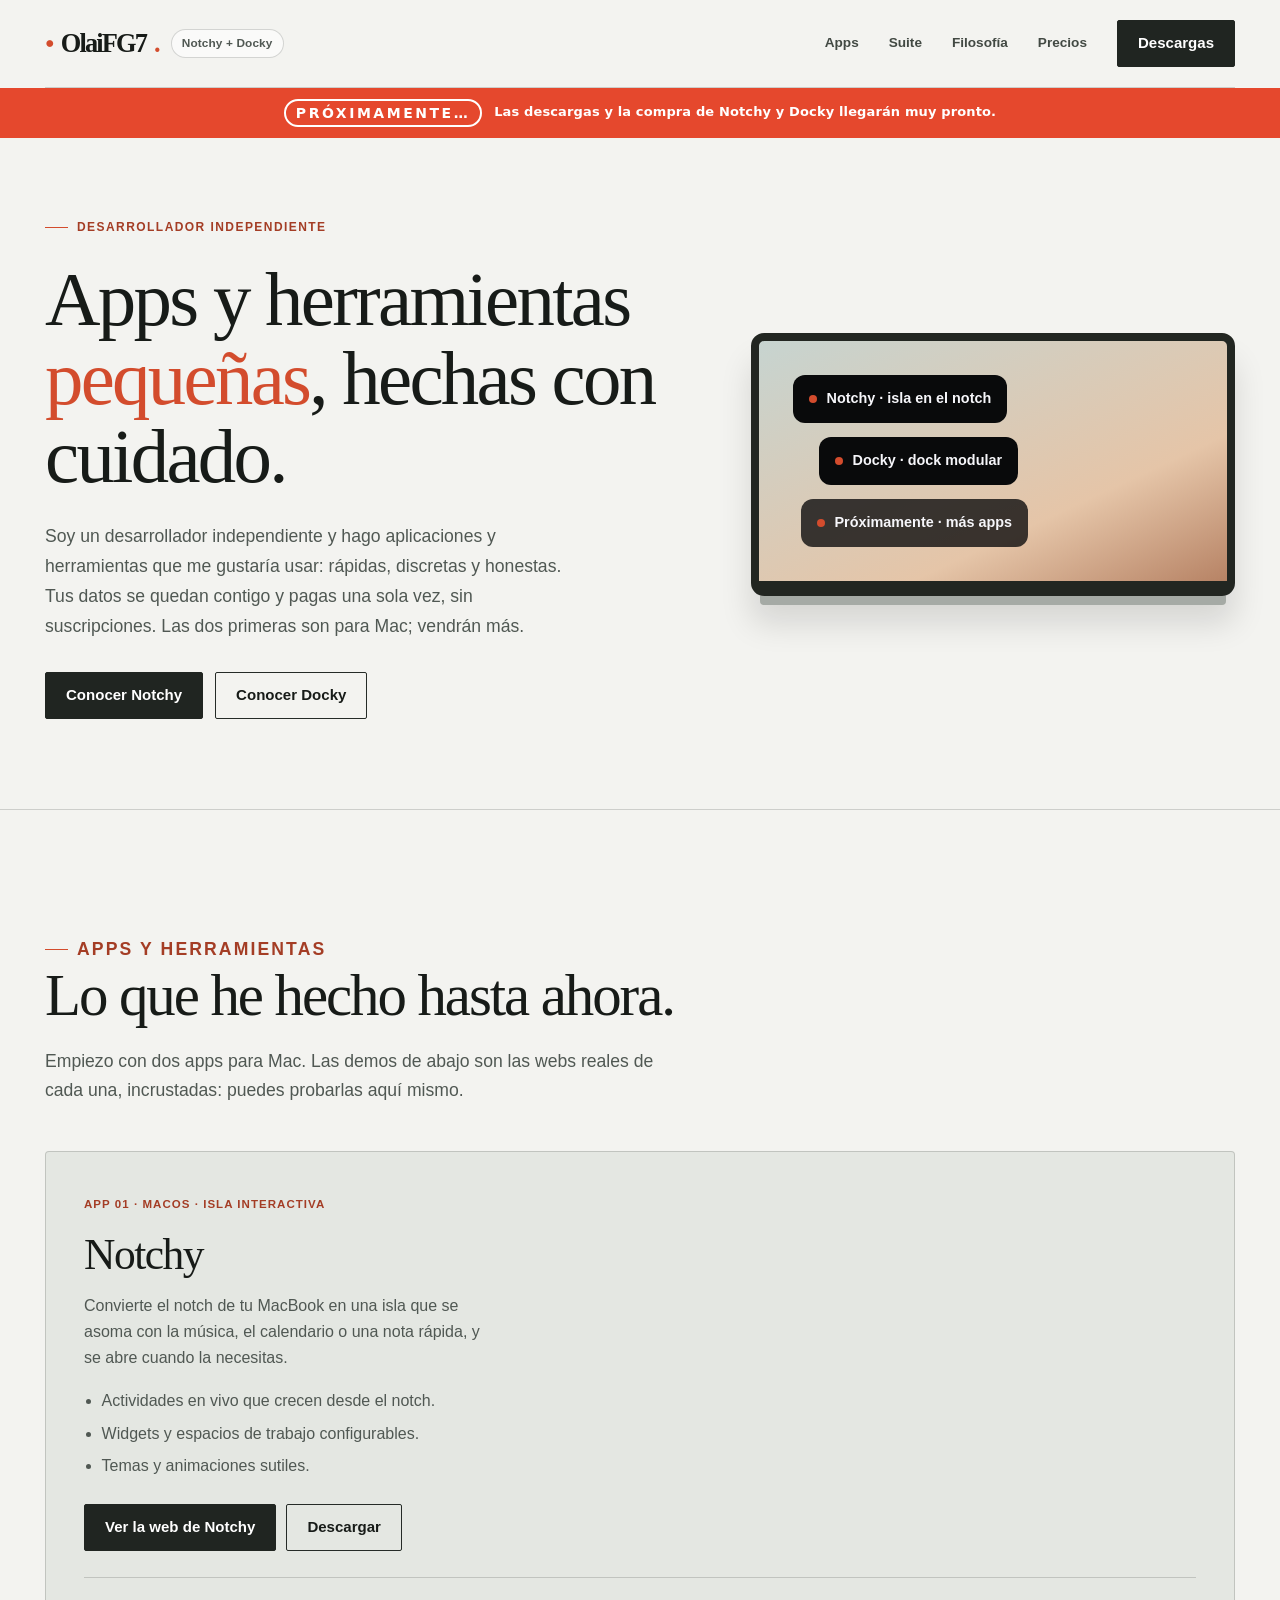
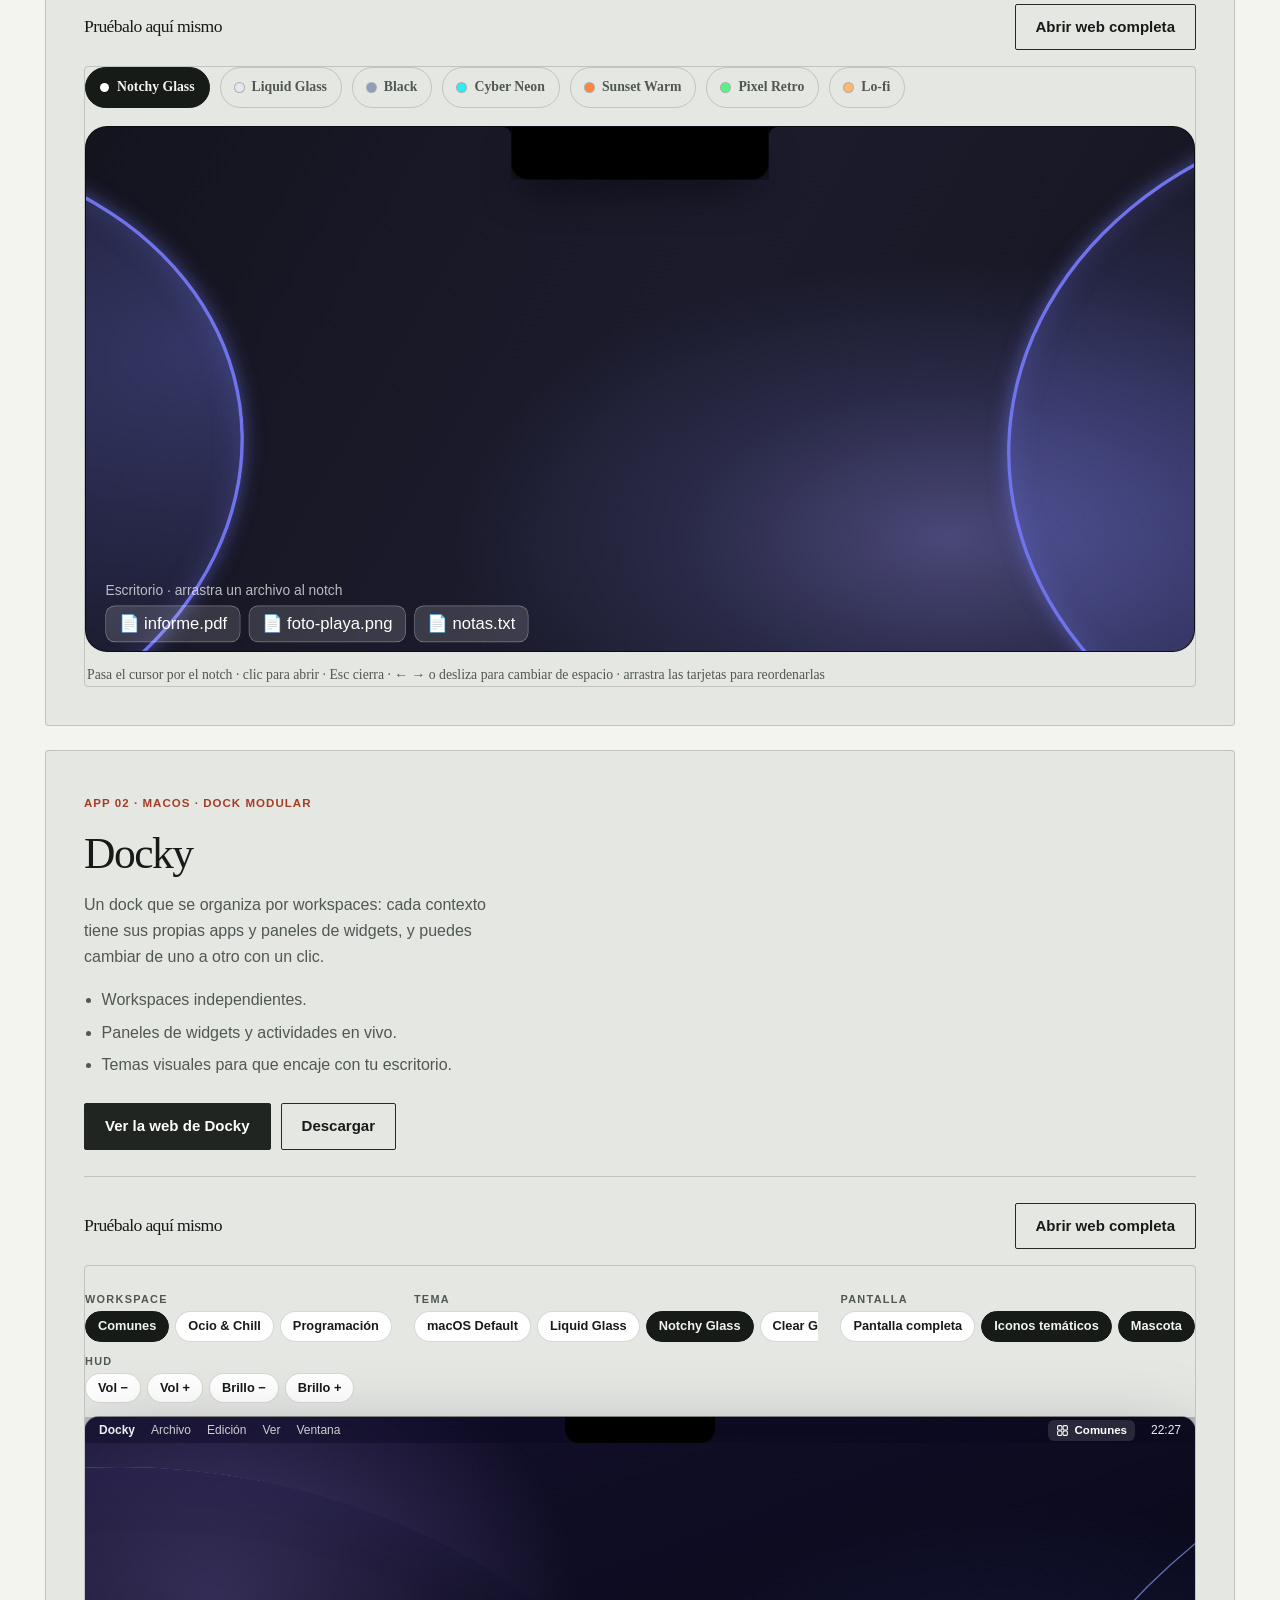
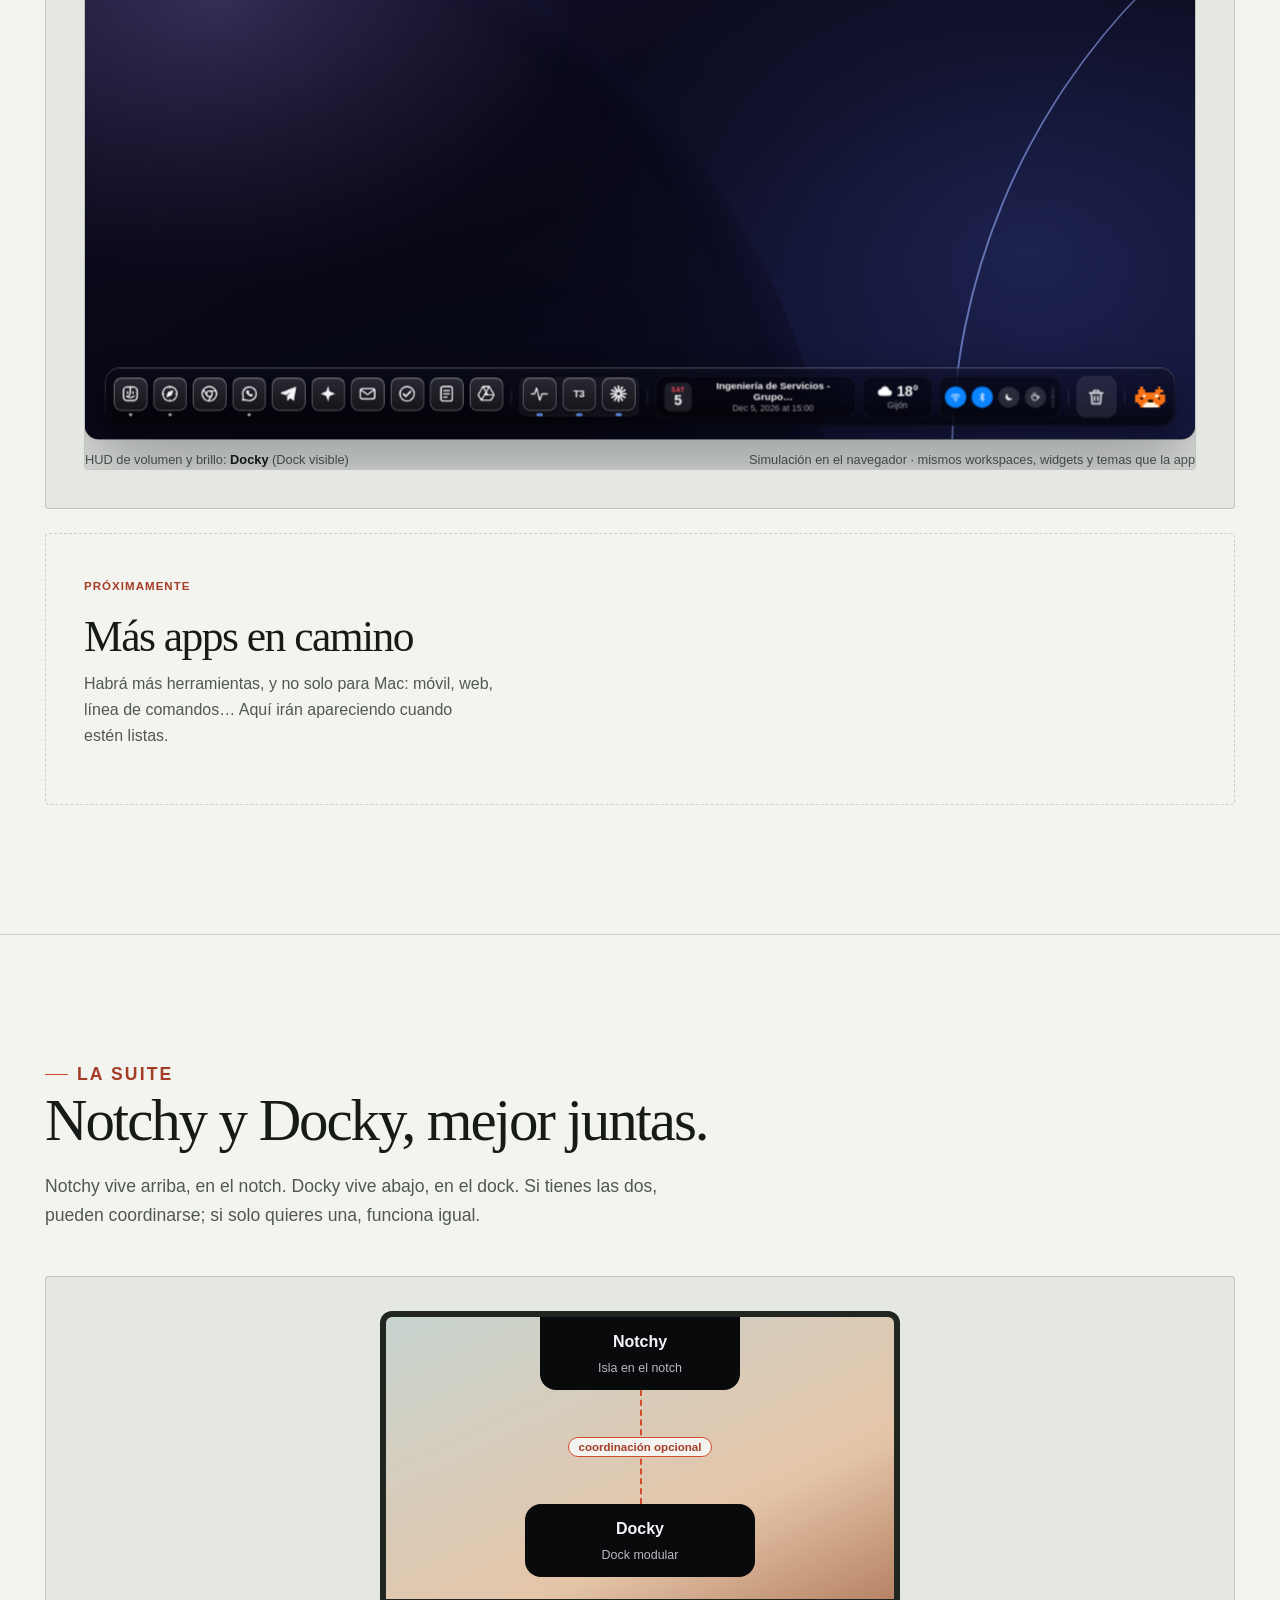
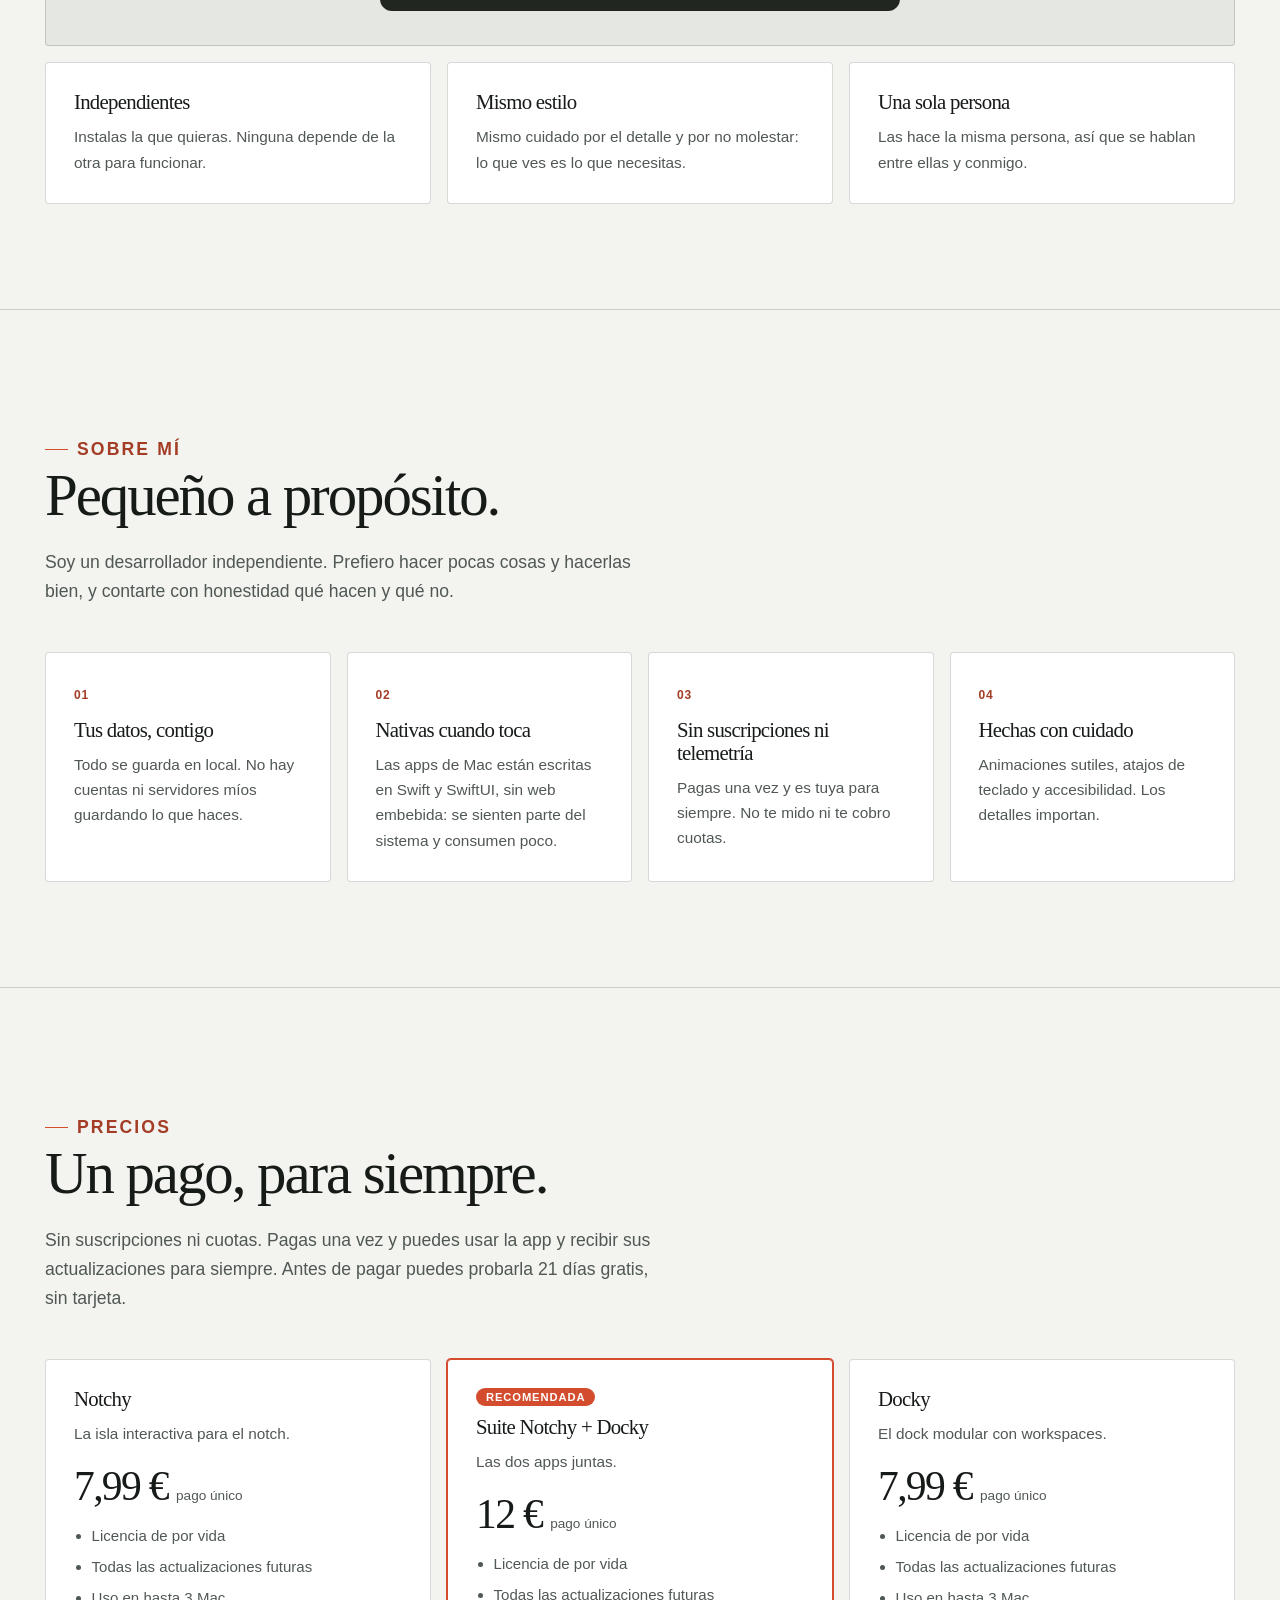
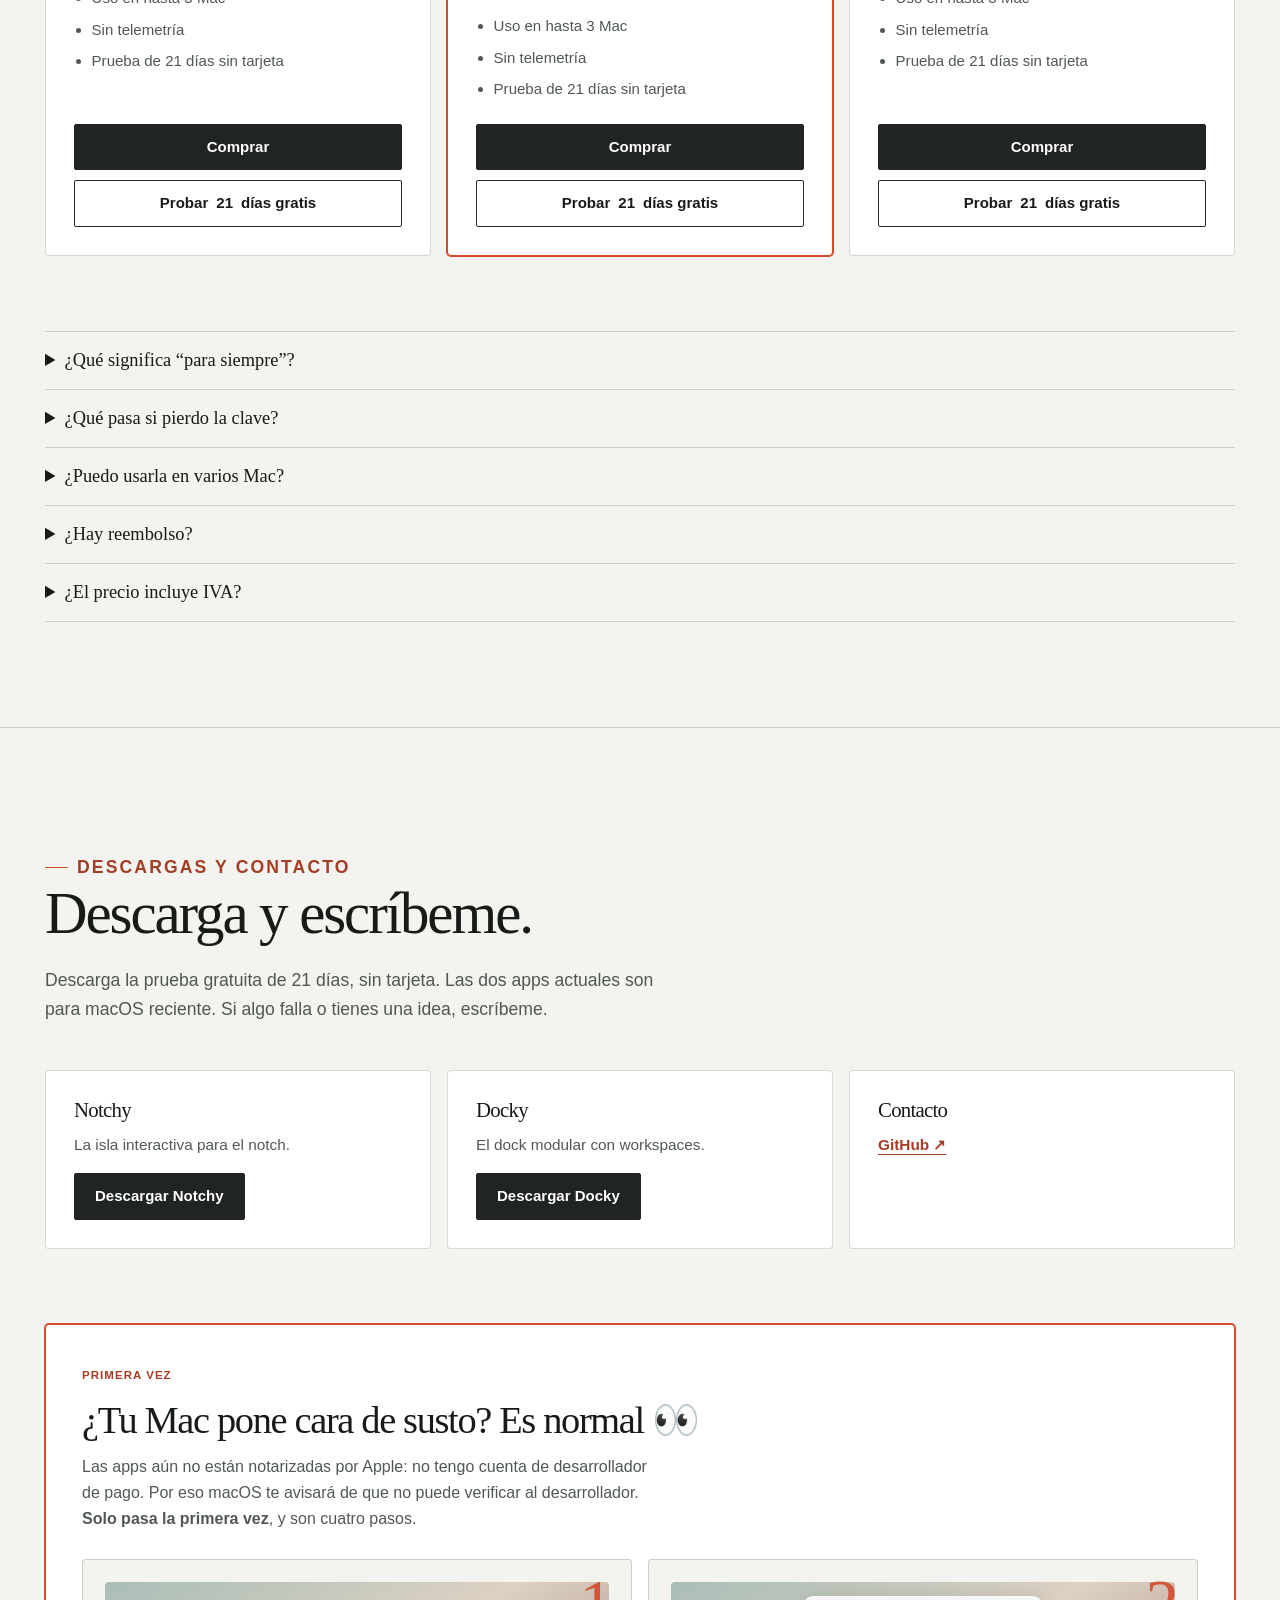
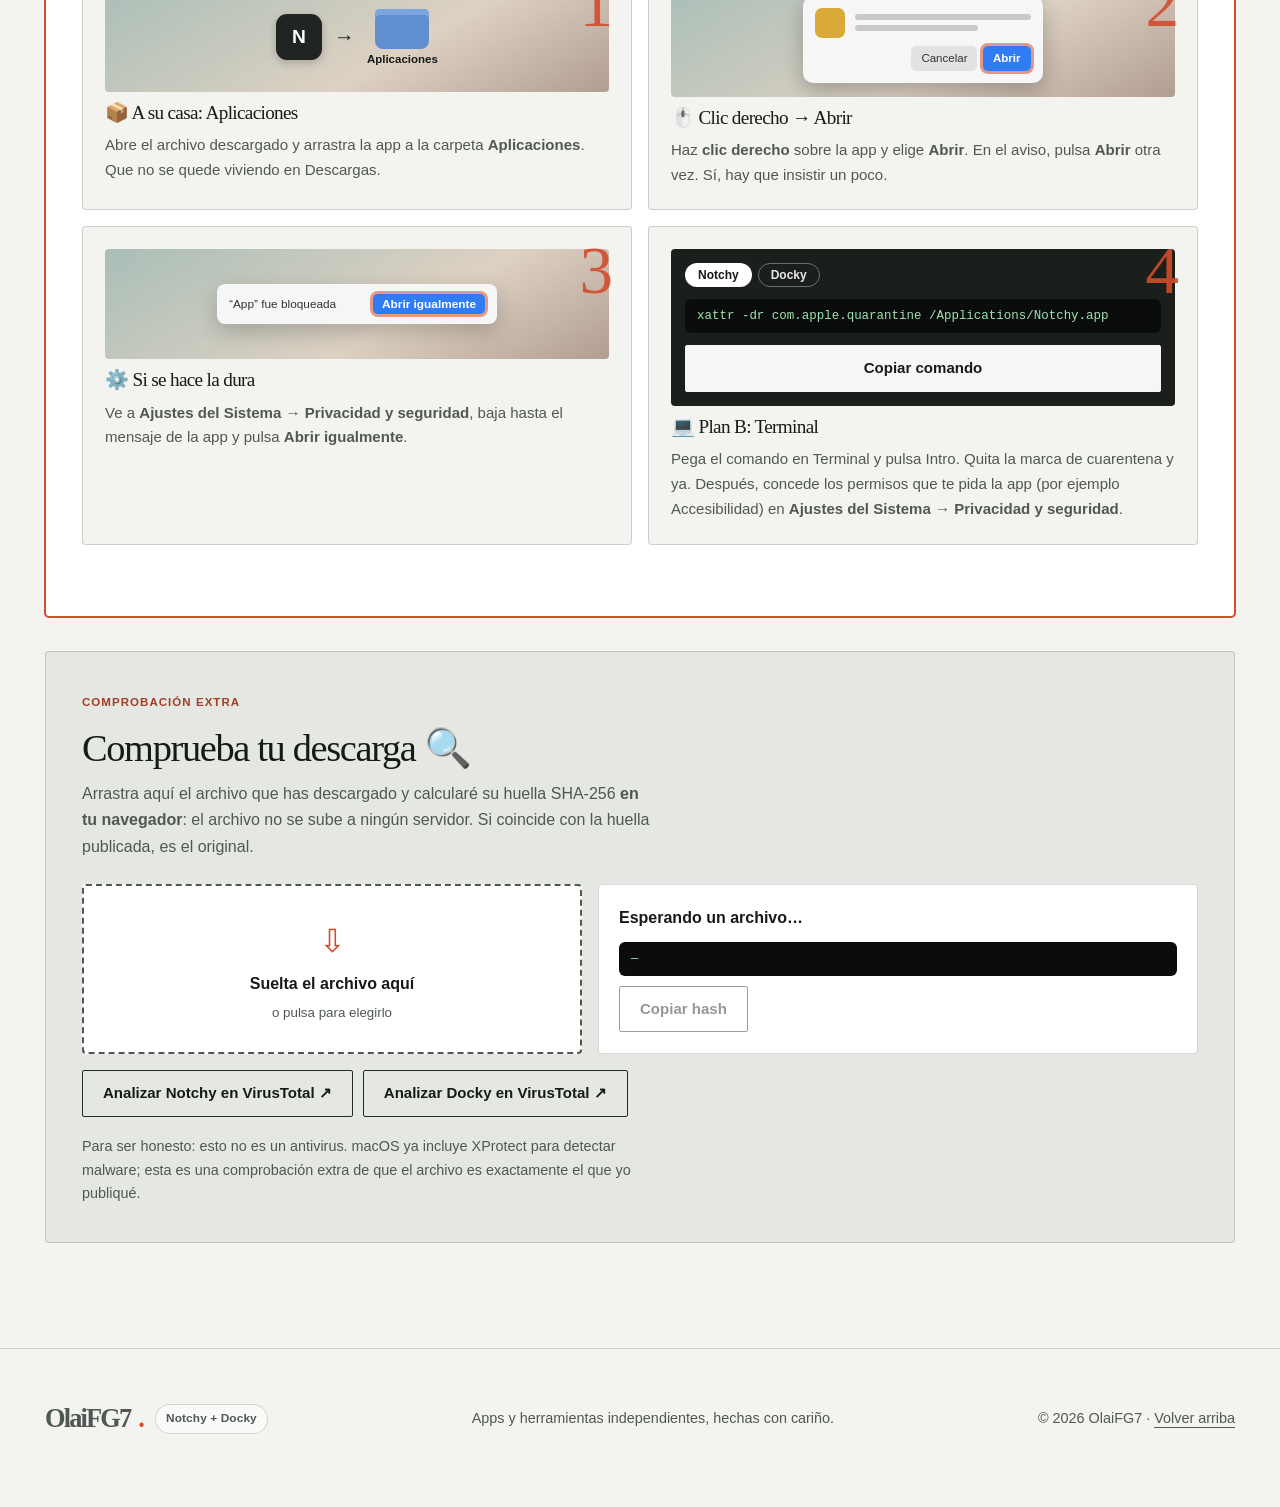
==== commit 06fd7d34: "Fix links and embedded demos to the notchy/ and docky/ folders" ====
--- a/index.html
+++ b/index.html
@@ -66,14 +66,14 @@
           <li>Temas y animaciones sutiles.</li>
         </ul>
         <div class="app-actions">
-          <a class="button button-primary" href="../Notchy%20Web/index.html">Ver la web de Notchy</a>
+          <a class="button button-primary" href="notchy/index.html">Ver la web de Notchy</a>
           <a class="button" href="#descargas">Descargar</a>
         </div>
       </div>
 
       <div class="demo" aria-labelledby="demo-notchy-title">
-        <div class="demo-head"><h4 id="demo-notchy-title">Pruébalo aquí mismo</h4><a class="button" href="../Notchy%20Web/index.html" target="_blank" rel="noopener">Abrir web completa</a></div>
-        <iframe class="demo-frame demo-frame-notchy" title="Demo interactiva de Notchy" src="../Notchy%20Web/index.html?embed=1" loading="lazy"></iframe>
+        <div class="demo-head"><h4 id="demo-notchy-title">Pruébalo aquí mismo</h4><a class="button" href="notchy/index.html" target="_blank" rel="noopener">Abrir web completa</a></div>
+        <iframe class="demo-frame demo-frame-notchy" title="Demo interactiva de Notchy" src="notchy/index.html?embed=1" loading="lazy"></iframe>
       </div>
     </article>
 
@@ -88,14 +88,14 @@
           <li>Temas visuales para que encaje con tu escritorio.</li>
         </ul>
         <div class="app-actions">
-          <a class="button button-primary" href="../Docky%20Web/index.html">Ver la web de Docky</a>
+          <a class="button button-primary" href="docky/index.html">Ver la web de Docky</a>
           <a class="button" href="#descargas">Descargar</a>
         </div>
       </div>
 
       <div class="demo" aria-labelledby="demo-docky-title">
-        <div class="demo-head"><h4 id="demo-docky-title">Pruébalo aquí mismo</h4><a class="button" href="../Docky%20Web/index.html" target="_blank" rel="noopener">Abrir web completa</a></div>
-        <iframe class="demo-frame demo-frame-docky" title="Simulador interactivo de Docky" src="../Docky%20Web/index.html?embed=1" loading="lazy"></iframe>
+        <div class="demo-head"><h4 id="demo-docky-title">Pruébalo aquí mismo</h4><a class="button" href="docky/index.html" target="_blank" rel="noopener">Abrir web completa</a></div>
+        <iframe class="demo-frame demo-frame-docky" title="Simulador interactivo de Docky" src="docky/index.html?embed=1" loading="lazy"></iframe>
       </div>
     </article>
 
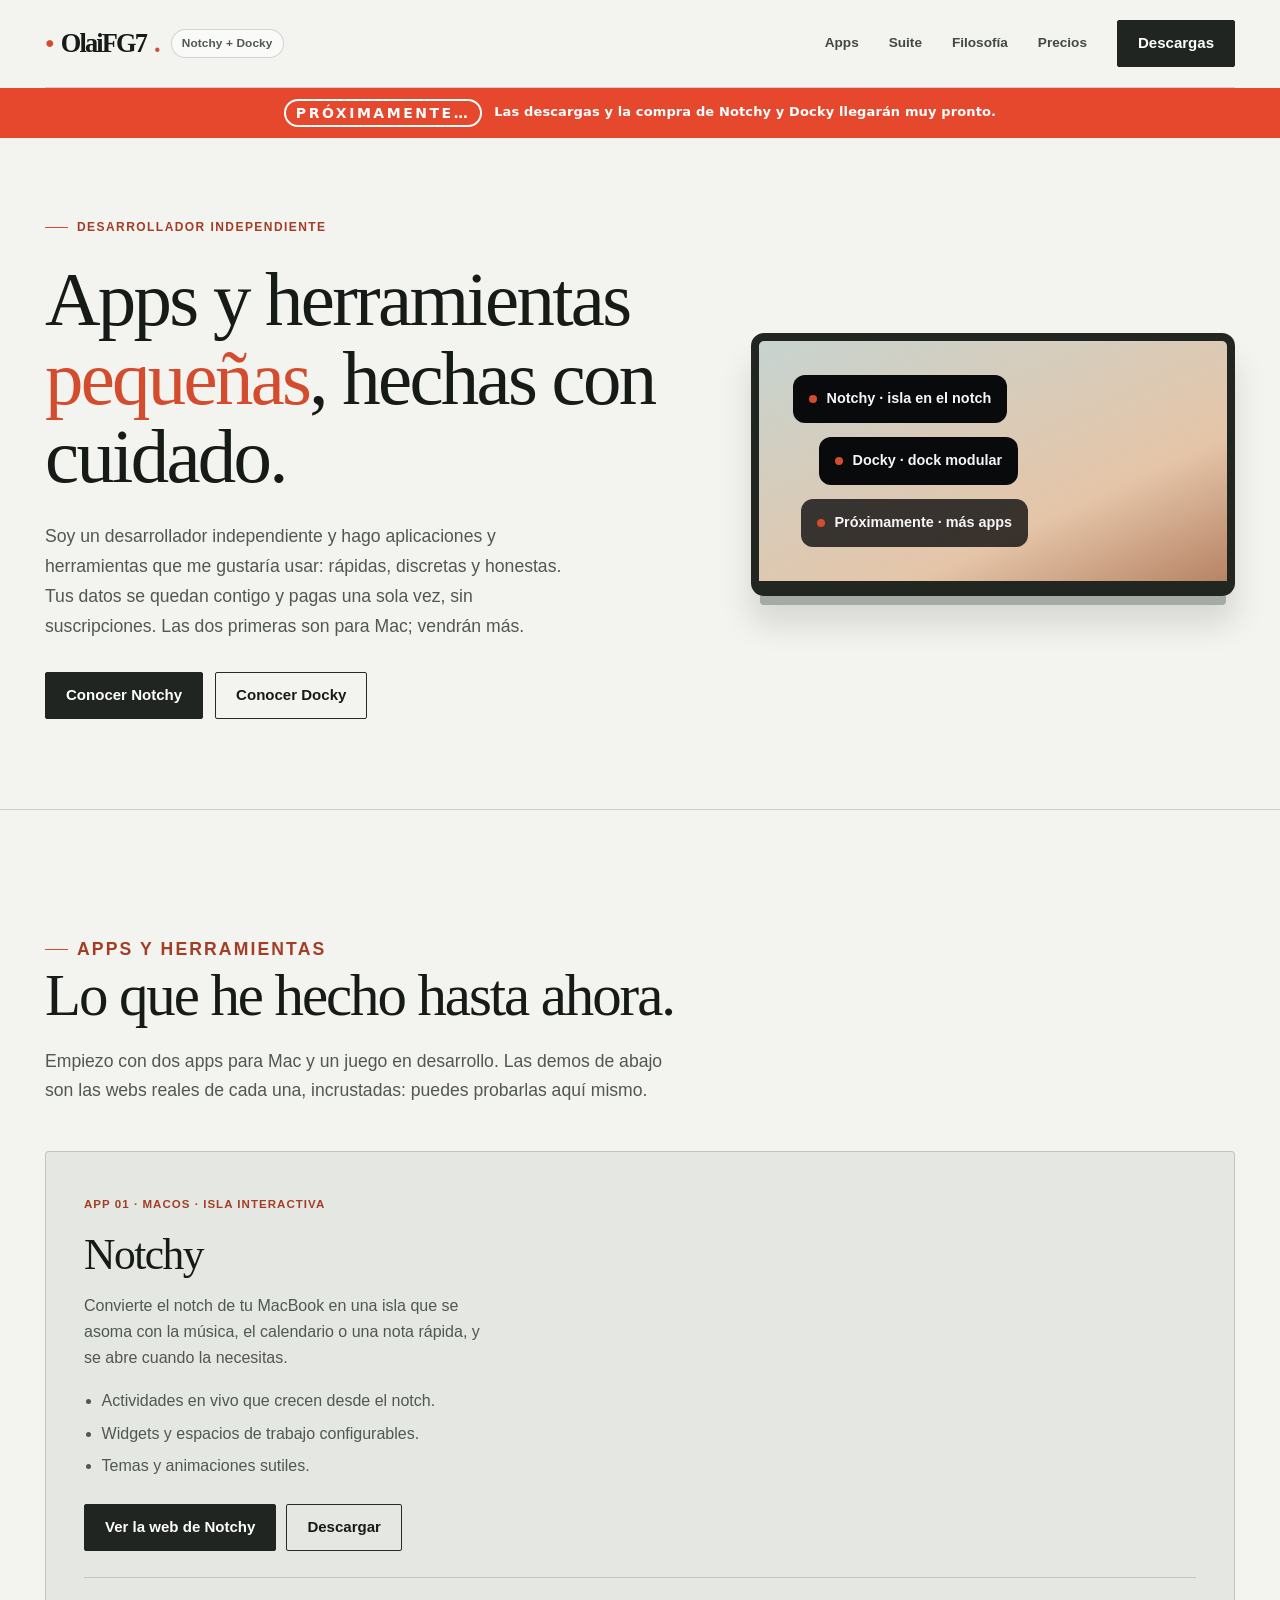
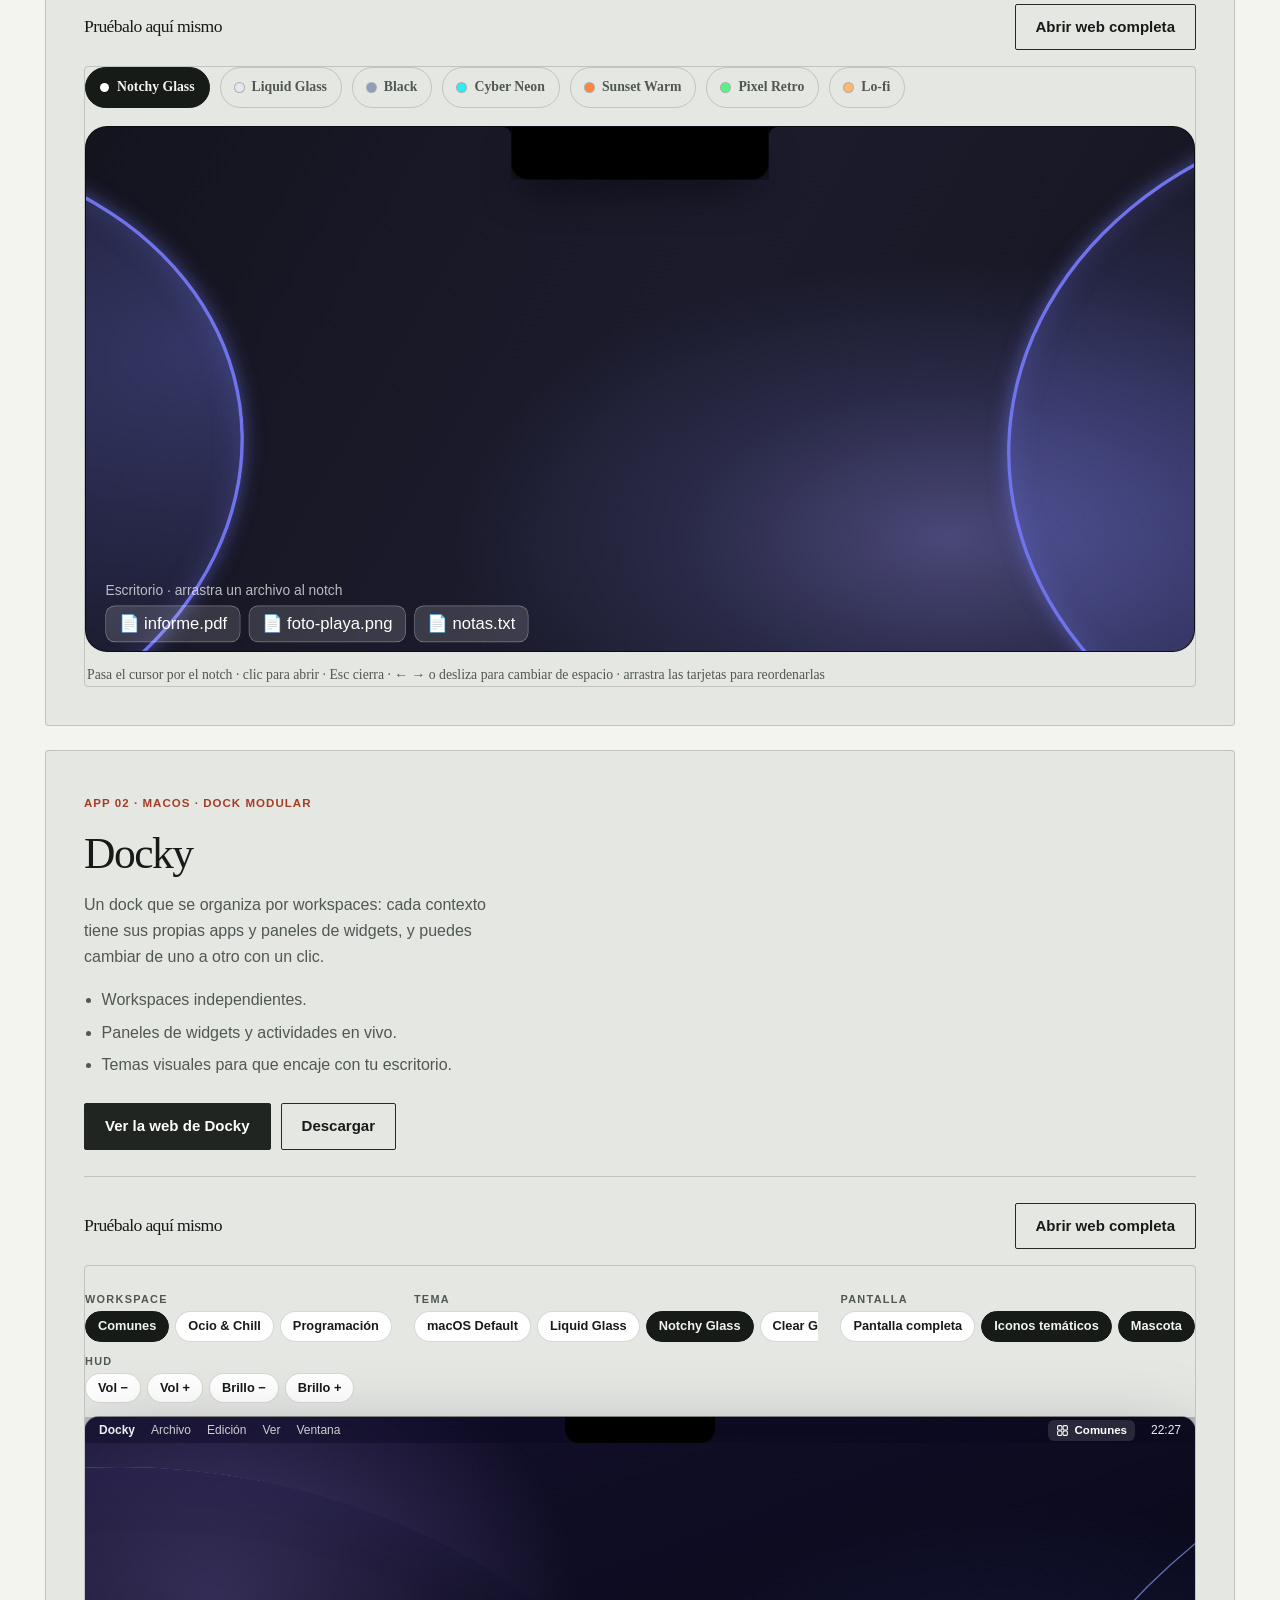
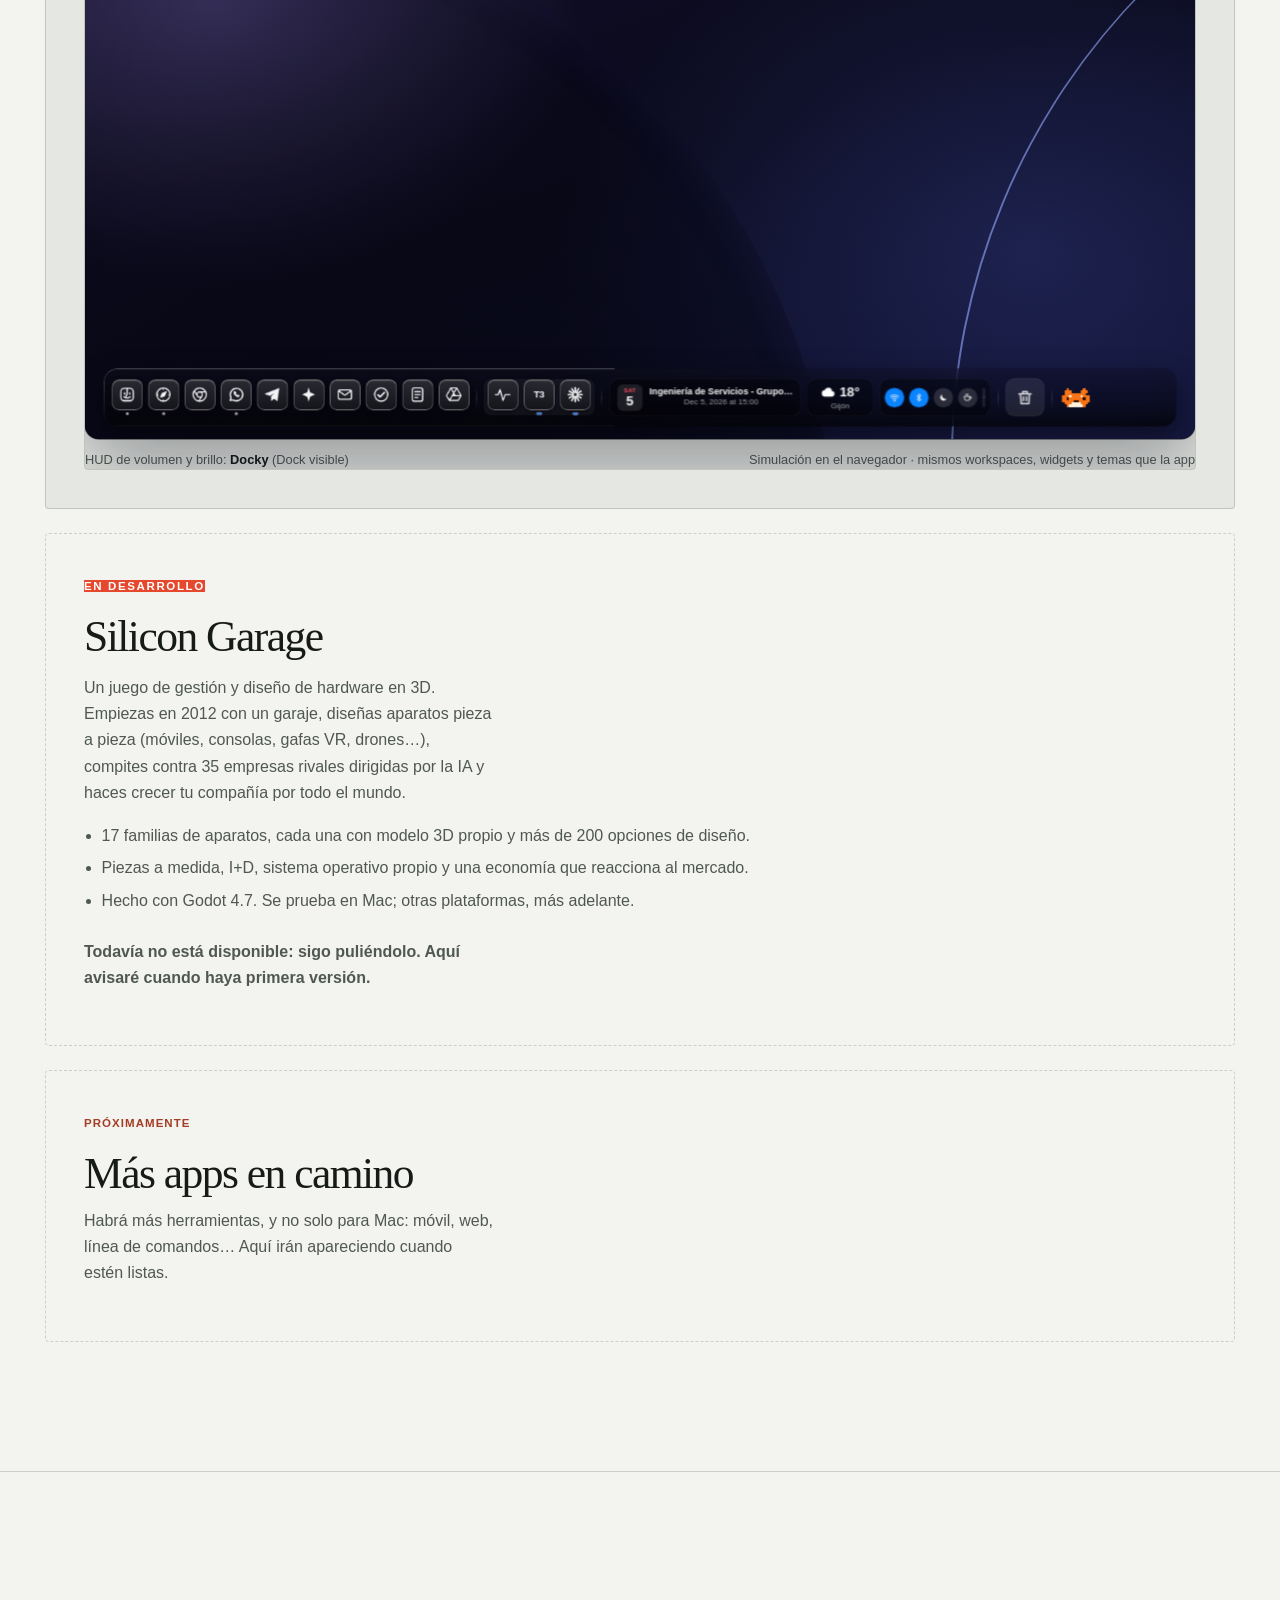
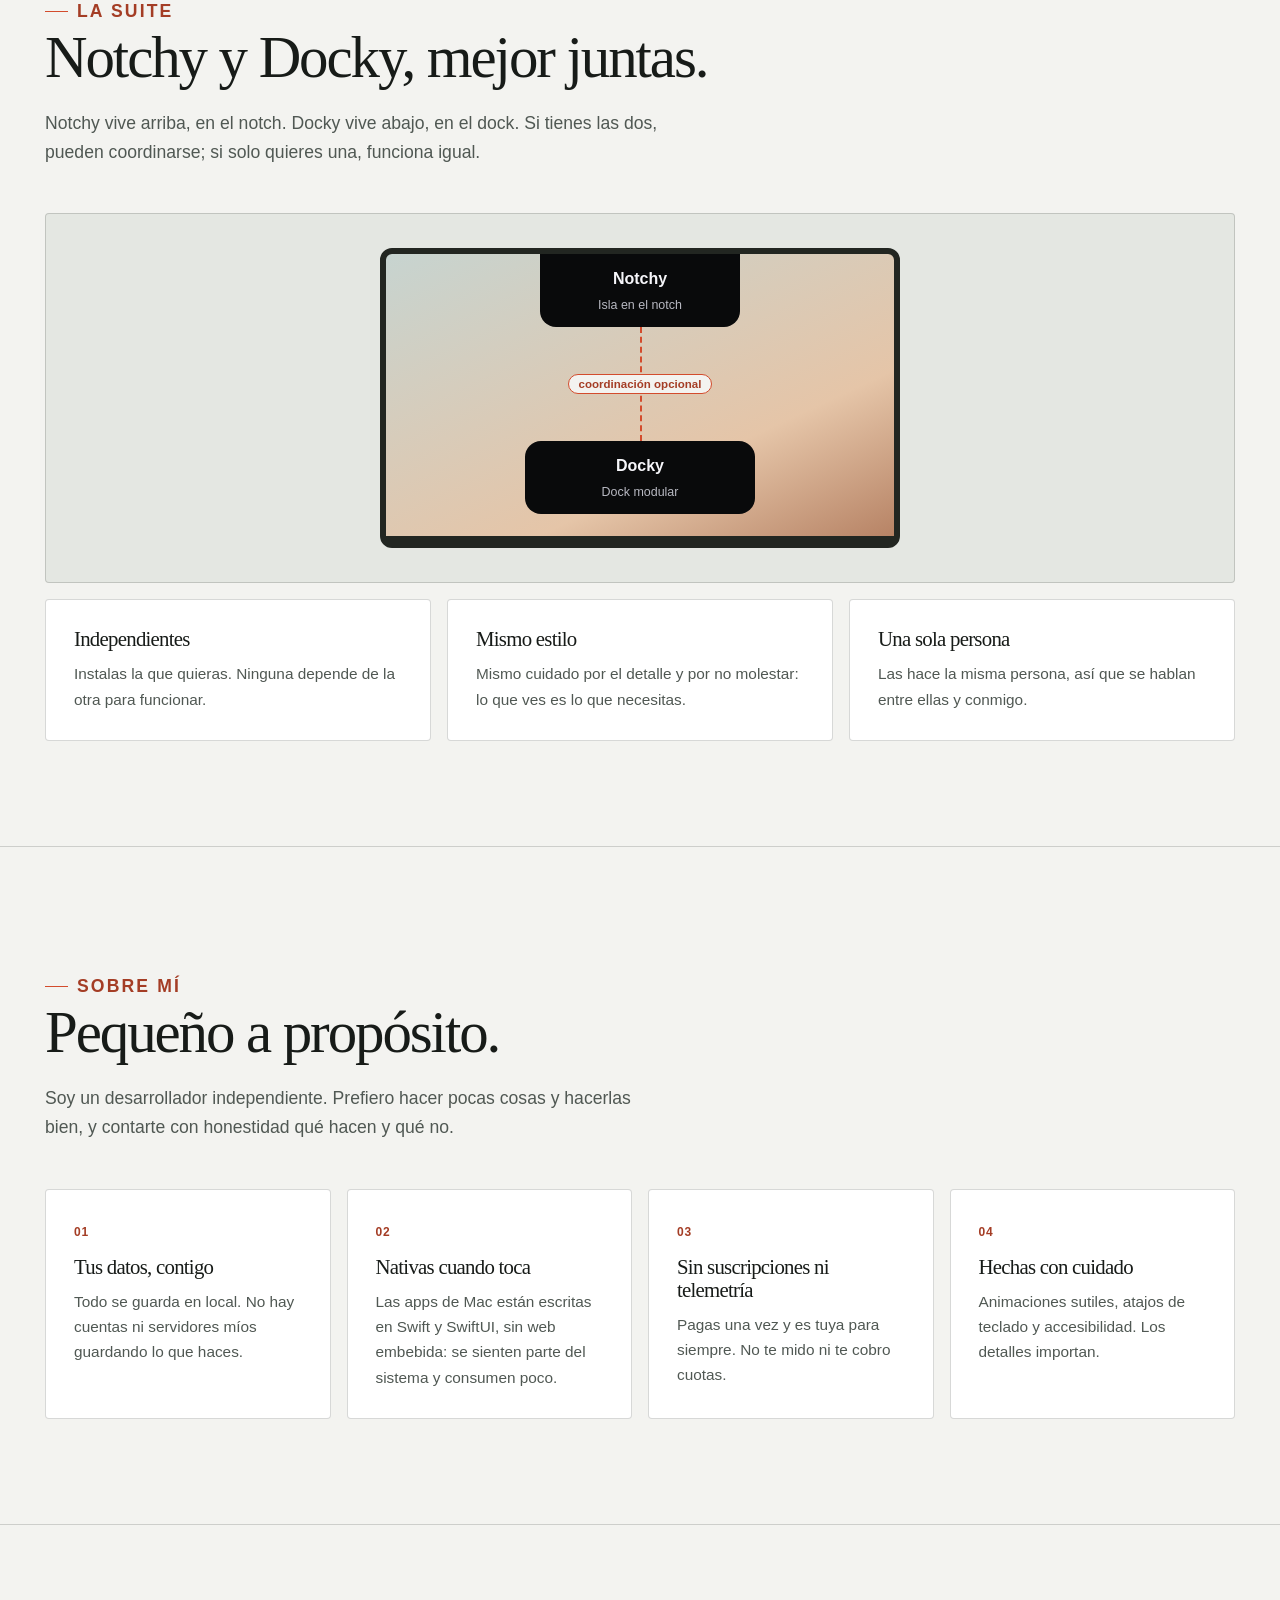
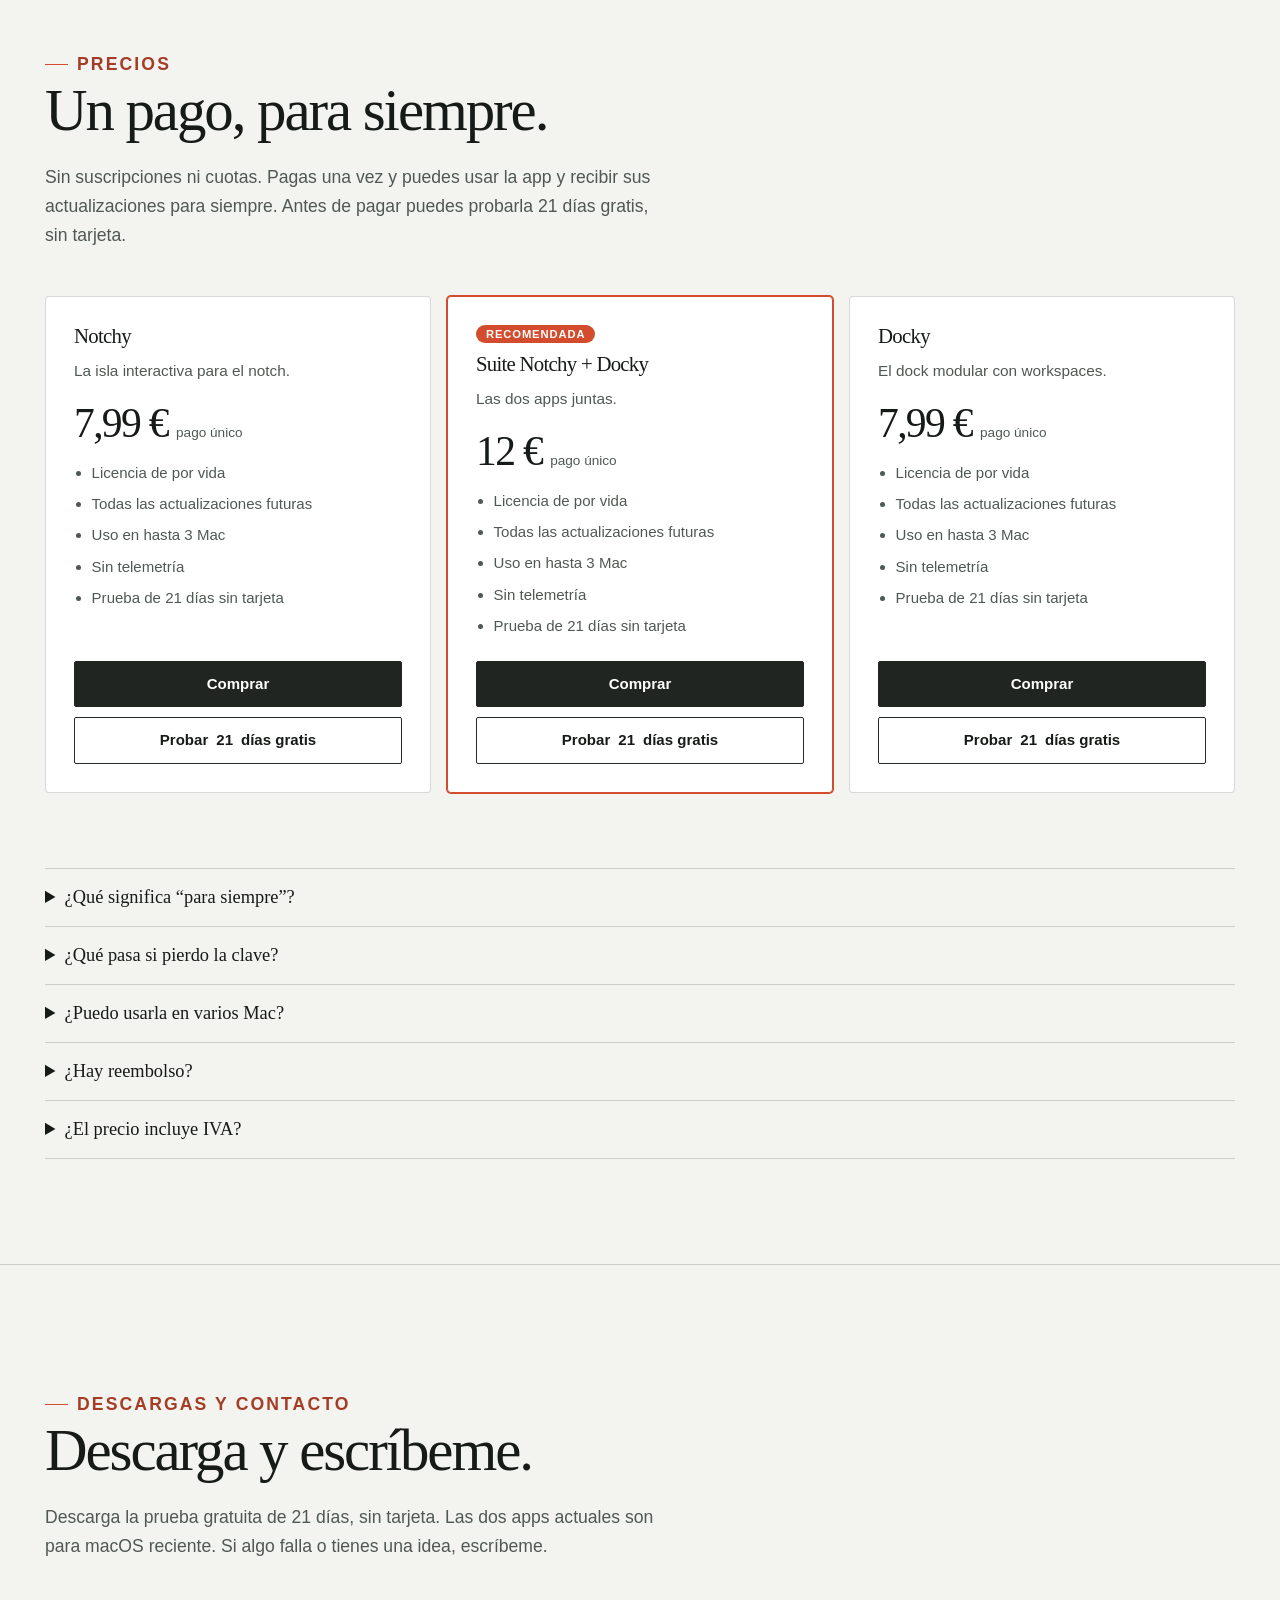
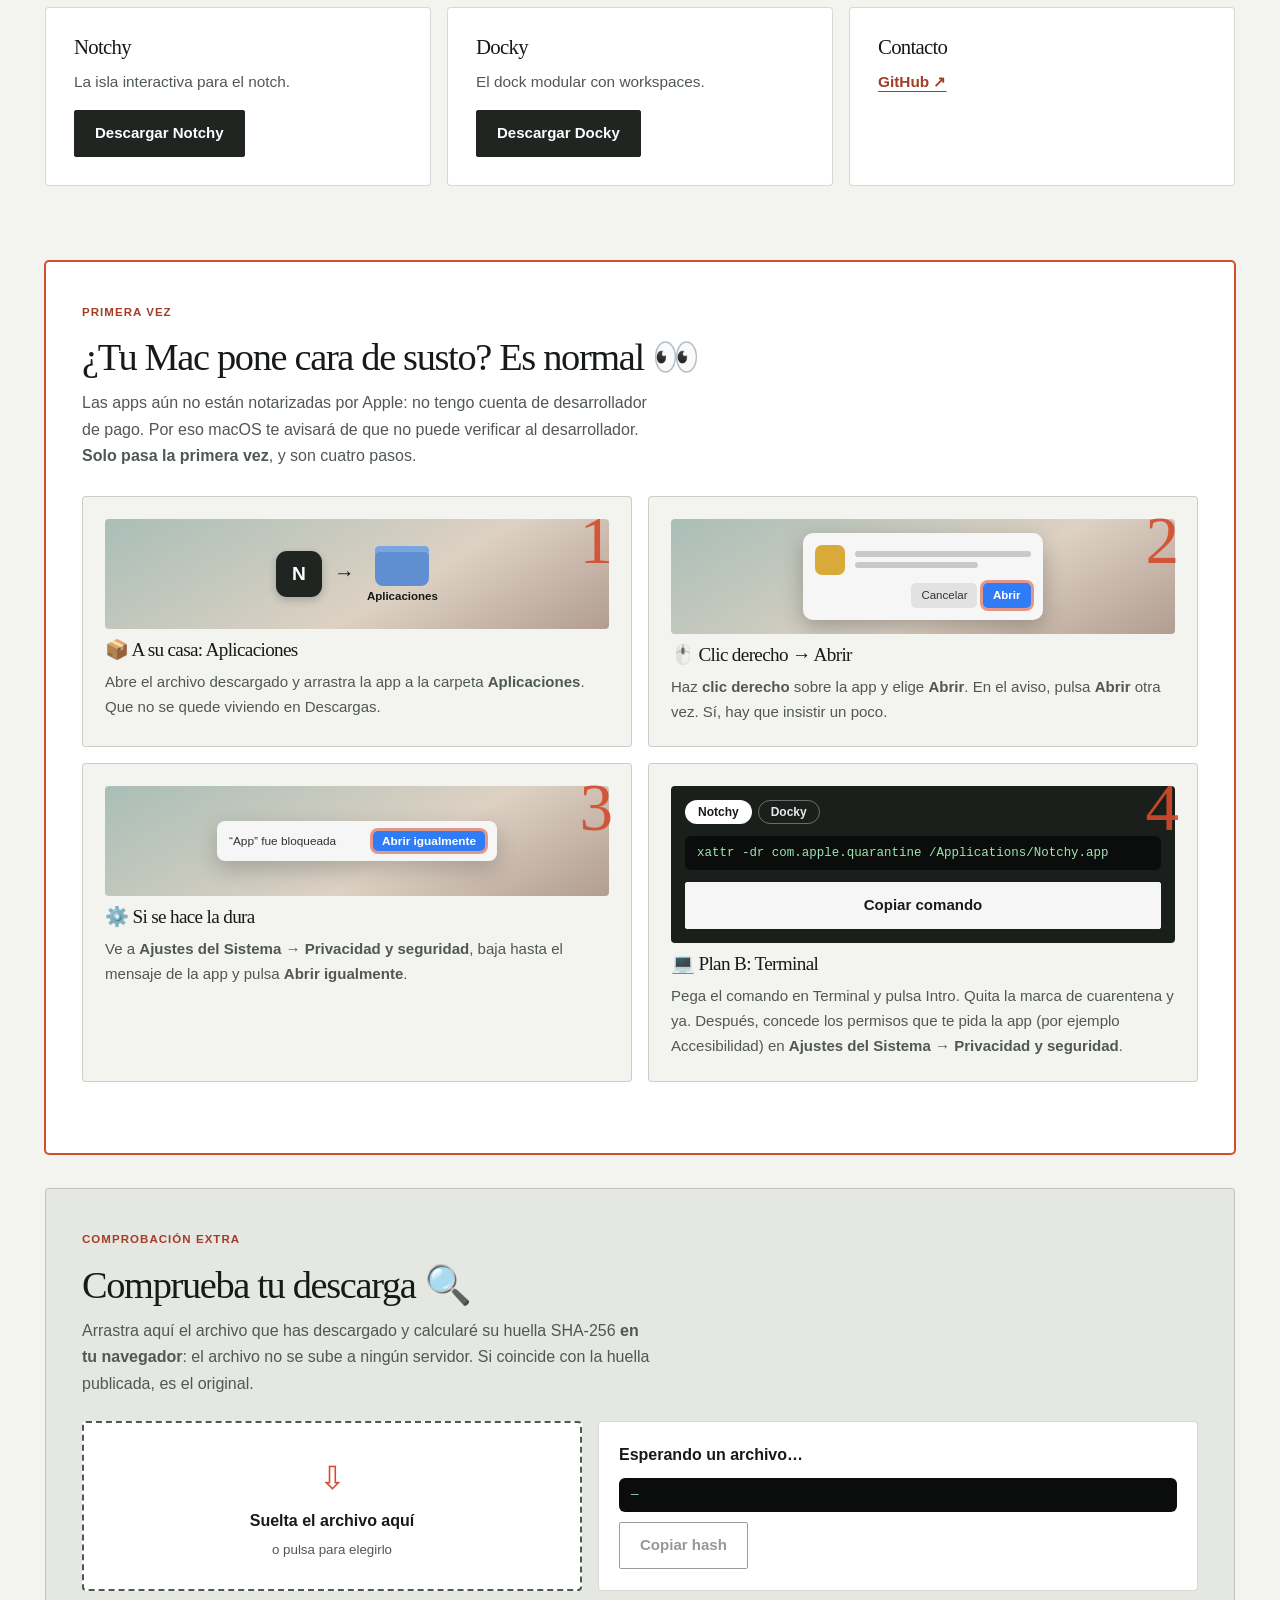
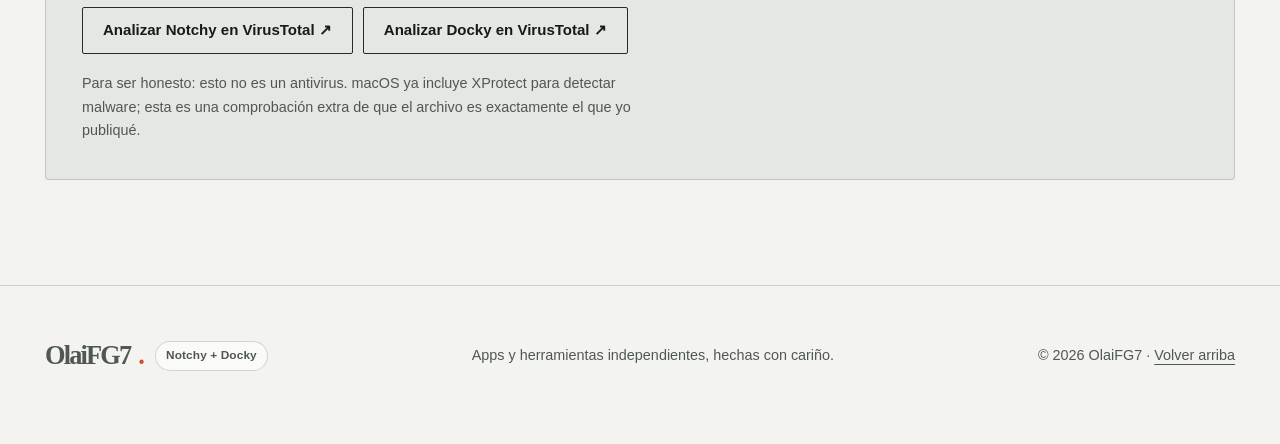
==== commit 3e5cfeff: "Add Silicon Garage in-development section" ====
--- a/index.html
+++ b/index.html
@@ -52,7 +52,7 @@
     <div class="section-head">
       <p class="eyebrow">Apps y herramientas</p>
       <h2>Lo que he hecho hasta ahora.</h2>
-      <p>Empiezo con dos apps para Mac. Las demos de abajo son las webs reales de cada una, incrustadas: puedes probarlas aquí mismo.</p>
+      <p>Empiezo con dos apps para Mac y un juego en desarrollo. Las demos de abajo son las webs reales de cada una, incrustadas: puedes probarlas aquí mismo.</p>
     </div>
 
     <article class="app-card" id="notchy">
@@ -96,6 +96,20 @@
       <div class="demo" aria-labelledby="demo-docky-title">
         <div class="demo-head"><h4 id="demo-docky-title">Pruébalo aquí mismo</h4><a class="button" href="docky/index.html" target="_blank" rel="noopener">Abrir web completa</a></div>
         <iframe class="demo-frame demo-frame-docky" title="Simulador interactivo de Docky" src="docky/index.html?embed=1" loading="lazy"></iframe>
+      </div>
+    </article>
+
+    <article class="app-card app-dev" id="silicon-garage" aria-label="En desarrollo">
+      <div class="app-copy">
+        <span class="tag tag-dev">En desarrollo</span>
+        <h3>Silicon Garage</h3>
+        <p>Un juego de gestión y diseño de hardware en 3D. Empiezas en 2012 con un garaje, diseñas aparatos pieza a pieza (móviles, consolas, gafas VR, drones&hellip;), compites contra 35 empresas rivales dirigidas por la IA y haces crecer tu compañía por todo el mundo.</p>
+        <ul class="app-points">
+          <li>17 familias de aparatos, cada una con modelo 3D propio y más de 200 opciones de diseño.</li>
+          <li>Piezas a medida, I+D, sistema operativo propio y una economía que reacciona al mercado.</li>
+          <li>Hecho con Godot 4.7. Se prueba en Mac; otras plataformas, más adelante.</li>
+        </ul>
+        <p class="dev-note">Todavía no está disponible: sigo puliéndolo. Aquí avisaré cuando haya primera versión.</p>
       </div>
     </article>
 
--- a/styles.css
+++ b/styles.css
@@ -171,3 +171,8 @@
 .soon-text{letter-spacing:.01em}
 @keyframes soonPulse{0%,100%{box-shadow:0 0 0 0 rgba(255,255,255,.55)}50%{box-shadow:0 0 0 7px rgba(255,255,255,0)}}
 @media(prefers-reduced-motion:reduce){.soon-tag{animation:none}}
+
+/* In-development project card */
+.app-dev{border-style:dashed;background:transparent}
+.tag-dev{background:#e5482d;color:#fff;border-color:#e5482d;text-transform:uppercase;letter-spacing:.14em;font-weight:800}
+.dev-note{margin-top:6px;font-weight:600}
